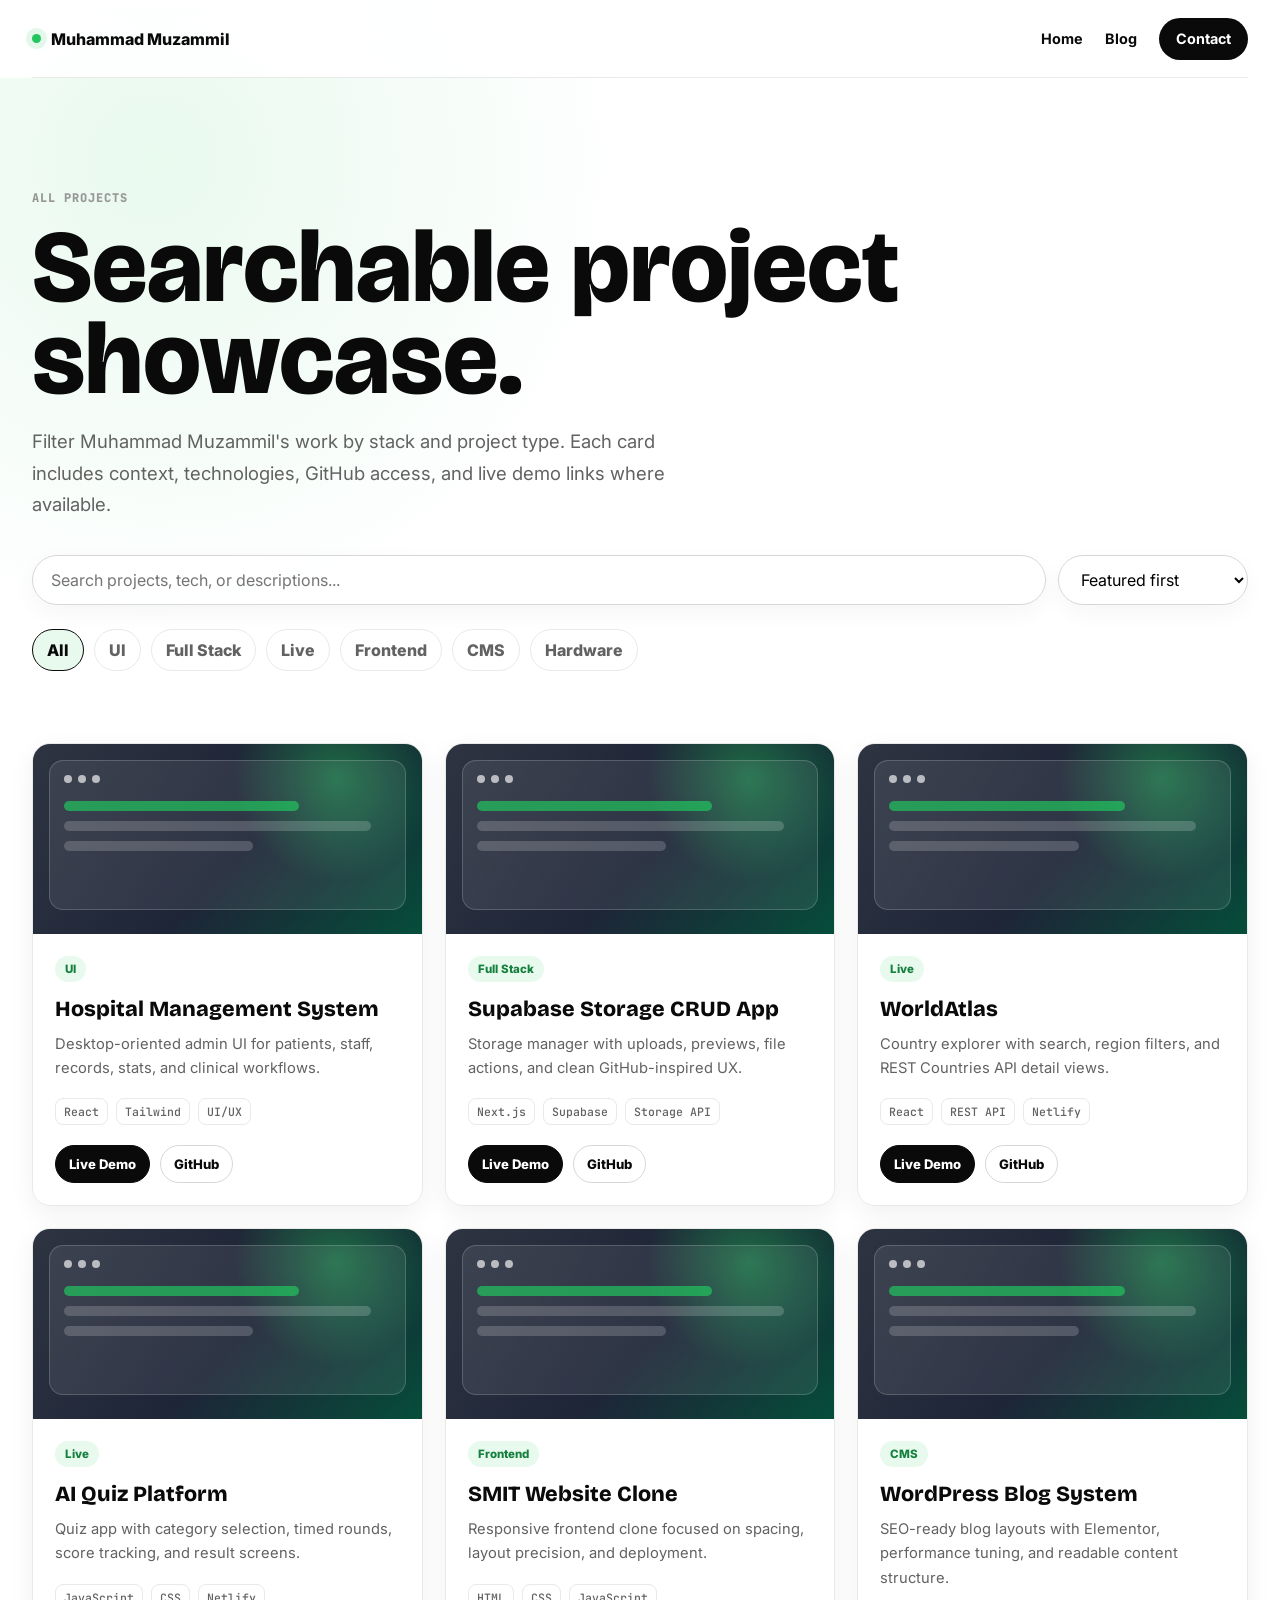
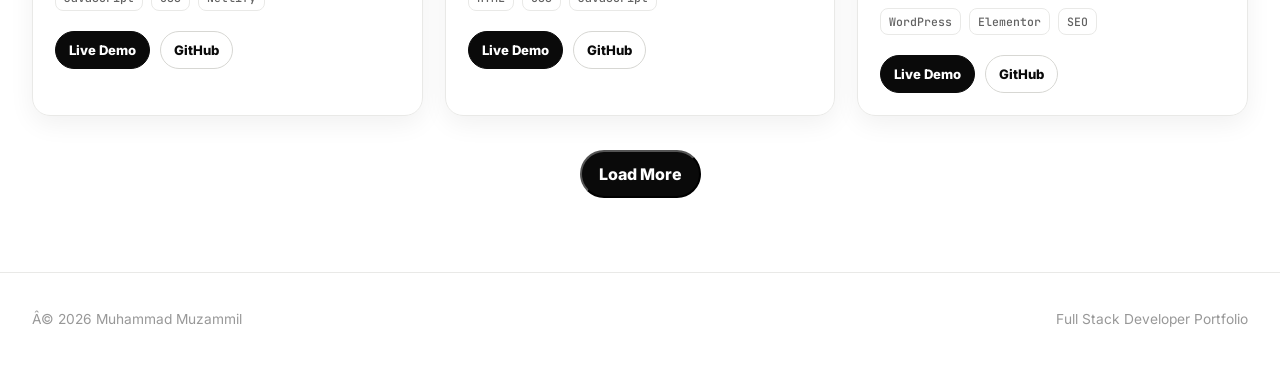
==== projects.html @ 22873ef0 "first commit" ====
﻿<!doctype html>
<html lang="en">
<head>
  <meta charset="UTF-8" />
  <meta name="viewport" content="width=device-width, initial-scale=1, viewport-fit=cover" />
  <title>Projects - Muhammad Muzammil Full Stack Developer</title>
  <meta name="description" content="Explore all projects by Muhammad Muzammil, Full Stack Developer: React apps, Supabase CRUD tools, WordPress sites, UI clones, and API projects." />
  <meta name="keywords" content="Muhammad Muzammil projects, Muhammad Muzammil portfolio, Full Stack Developer projects, React projects, Supabase projects" />
  <meta property="og:title" content="Projects - Muhammad Muzammil" />
  <meta property="og:description" content="Search and filter Muhammad Muzammil's full stack developer project portfolio." />
  <meta property="og:image" content="https://muhammad-muzammil.dev/og-image.jpg" />
  <meta name="twitter:card" content="summary_large_image" />
  <link rel="preconnect" href="https://fonts.googleapis.com" />
  <link rel="preconnect" href="https://fonts.gstatic.com" crossorigin />
  <link href="https://fonts.googleapis.com/css2?family=Bricolage+Grotesque:wght@600;700;800&family=Inter:wght@400;500;600;700&family=JetBrains+Mono:wght@400;500&display=swap" rel="stylesheet" />
  <style>
    :root{--bg:#fff;--ink:#0a0a0a;--soft:#626262;--faint:#989898;--line:#e9e9e7;--strong:#d7d7d3;--accent:#22c55e;--accent-soft:#e8f9ee;--max:1240px;--shadow:0 24px 70px rgba(10,10,10,.12);--ease:cubic-bezier(.16,1,.3,1)}
    *{box-sizing:border-box;margin:0;padding:0}html{scroll-behavior:smooth;overflow-x:clip}body{min-width:320px;overflow-x:clip;background:radial-gradient(circle at 12% 8%,rgba(34,197,94,.1),transparent 30rem),#fff;color:var(--ink);font-family:Inter,system-ui,sans-serif}a{color:inherit;text-decoration:none}button,input,select{font:inherit}:focus-visible{outline:3px solid rgba(34,197,94,.55);outline-offset:3px;border-radius:10px}.wrap{width:min(100% - clamp(32px,5vw,80px),var(--max));margin:auto}.display{font-family:"Bricolage Grotesque",Inter,sans-serif}header{position:sticky;top:0;z-index:20;background:rgba(255,255,255,.88);backdrop-filter:blur(18px)}nav{display:flex;align-items:center;justify-content:space-between;gap:18px;min-height:78px;border-bottom:1px solid var(--line)}.brand{display:flex;align-items:center;gap:10px;font-weight:800}.dot{width:9px;height:9px;border-radius:50%;background:var(--accent);box-shadow:0 0 0 6px rgba(34,197,94,.12)}.navlinks{display:flex;gap:22px;align-items:center}.navlinks a{font-weight:700;font-size:.9rem}.pill{display:inline-flex;align-items:center;justify-content:center;min-height:42px;border-radius:999px;padding:12px 17px;background:var(--ink);color:#fff;font-weight:800}.hero{padding:clamp(58px,9vw,112px) 0 44px}.eyebrow{color:var(--faint);text-transform:uppercase;letter-spacing:.08em;font:800 .75rem "JetBrains Mono"}.hero h1{margin-top:16px;font:800 clamp(3rem,8vw,7rem)/.9 "Bricolage Grotesque";letter-spacing:0;max-width:920px}.hero p{margin-top:20px;max-width:650px;color:var(--soft);font-size:clamp(1rem,.96rem + .25vw,1.18rem);line-height:1.7}.controls{display:grid;grid-template-columns:minmax(0,1fr) 190px;gap:12px;margin:34px 0 24px}.field{min-height:50px;border:1px solid var(--strong);border-radius:999px;padding:0 18px;background:rgba(255,255,255,.78);box-shadow:0 8px 24px rgba(10,10,10,.04)}.filter-row{display:flex;gap:10px;flex-wrap:wrap;margin-bottom:28px}.filter{border:1px solid var(--line);background:#fff;border-radius:999px;padding:10px 14px;font-weight:800;color:var(--soft);cursor:pointer}.filter.active,.filter:hover{border-color:var(--ink);color:var(--ink);background:var(--accent-soft)}.grid{display:grid;grid-template-columns:repeat(3,minmax(0,1fr));gap:22px}.card{overflow:hidden;border:1px solid var(--line);border-radius:18px;background:rgba(255,255,255,.82);box-shadow:0 8px 26px rgba(10,10,10,.06);transition:transform .28s var(--ease),box-shadow .28s var(--ease),border-color .28s var(--ease)}.card:hover{transform:translateY(-5px);box-shadow:var(--shadow);border-color:rgba(10,10,10,.42)}.thumb{min-height:190px;padding:16px;background:linear-gradient(135deg,#111827,#0f172a 55%,#064e3b);position:relative;overflow:hidden}.thumb:before{content:"";position:absolute;inset:0;background:radial-gradient(circle at 78% 18%,rgba(34,197,94,.45),transparent 30%),linear-gradient(120deg,rgba(255,255,255,.12),transparent)}.window{position:relative;height:150px;border:1px solid rgba(255,255,255,.18);border-radius:14px;background:rgba(255,255,255,.08);padding:14px}.dots{display:flex;gap:6px}.dots i{width:8px;height:8px;border-radius:50%;background:rgba(255,255,255,.65)}.bars{display:grid;gap:10px;margin-top:18px}.bars i{height:10px;border-radius:999px;background:rgba(255,255,255,.18)}.bars i:first-child{width:72%;background:rgba(34,197,94,.7)}.bars i:nth-child(2){width:94%}.bars i:nth-child(3){width:58%}.body{padding:22px}.tag{display:inline-flex;border-radius:999px;background:var(--accent-soft);color:#15803d;padding:6px 10px;font-size:.72rem;font-weight:800}.body h2{margin-top:16px;font:800 1.35rem/1.1 "Bricolage Grotesque"}.body p{margin-top:10px;color:var(--soft);line-height:1.65;font-size:.92rem}.stack{display:flex;flex-wrap:wrap;gap:8px;margin-top:18px}.stack span{border:1px solid var(--line);border-radius:8px;padding:5px 8px;color:var(--soft);font:500 .72rem "JetBrains Mono"}.actions{display:flex;flex-wrap:wrap;gap:10px;margin-top:20px}.link{display:inline-flex;align-items:center;justify-content:center;min-height:38px;border-radius:999px;border:1px solid var(--strong);padding:9px 13px;font-weight:800;font-size:.82rem}.link.primary{background:var(--ink);color:#fff;border-color:var(--ink)}.more{display:flex;justify-content:center;margin:34px 0 74px}.hidden{display:none!important}footer{padding:38px 0 56px;border-top:1px solid var(--line);color:var(--faint);font-size:.86rem}.foot{display:flex;justify-content:space-between;gap:16px;flex-wrap:wrap}.empty{padding:40px;border:1px dashed var(--strong);border-radius:18px;color:var(--soft);text-align:center;grid-column:1/-1}
    @media(max-width:1024px){.grid{grid-template-columns:repeat(2,minmax(0,1fr))}}@media(max-width:680px){nav{min-height:68px}.navlinks{gap:10px}.navlinks a:not(.pill){display:none}.controls{grid-template-columns:1fr}.grid{grid-template-columns:1fr}.hero h1{font-size:clamp(2.65rem,14vw,4.5rem)}.actions{display:grid}.link{width:100%}}@media(max-width:375px){.wrap{width:min(100% - 28px,var(--max))}.body{padding:20px}}
  </style>
</head>
<body>
  <header><div class="wrap"><nav aria-label="Projects navigation"><a class="brand" href="index.html"><span class="dot"></span>Muhammad Muzammil</a><div class="navlinks"><a href="index.html#work">Home</a><a href="blogs.html">Blog</a><a class="pill" href="index.html#contact">Contact</a></div></nav></div></header>
  <main>
    <section class="hero"><div class="wrap"><div class="eyebrow">All projects</div><h1>Searchable project showcase.</h1><p>Filter Muhammad Muzammil's work by stack and project type. Each card includes context, technologies, GitHub access, and live demo links where available.</p><div class="controls"><input class="field" id="search" type="search" placeholder="Search projects, tech, or descriptions..." aria-label="Search projects"><select class="field" id="sort" aria-label="Sort projects"><option value="featured">Featured first</option><option value="az">A to Z</option></select></div><div class="filter-row" id="filters" aria-label="Project filters"></div></div></section>
    <section class="wrap" aria-live="polite"><div class="grid" id="grid"></div><div class="more"><button class="pill" id="loadMore" type="button">Load More</button></div></section>
  </main>
  <footer><div class="wrap foot"><div>Â© 2026 Muhammad Muzammil</div><div>Full Stack Developer Portfolio</div></div></footer>
  <script>
    const projects=[
      {name:'Hospital Management System',cat:'UI',stack:['React','Tailwind','UI/UX'],desc:'Desktop-oriented admin UI for patients, staff, records, stats, and clinical workflows.',live:'#',github:'https://github.com/MuhammadMuzammil-TheDeveloper',featured:1},
      {name:'Supabase Storage CRUD App',cat:'Full Stack',stack:['Next.js','Supabase','Storage API'],desc:'Storage manager with uploads, previews, file actions, and clean GitHub-inspired UX.',live:'#',github:'https://github.com/MuhammadMuzammil-TheDeveloper',featured:1},
      {name:'WorldAtlas',cat:'Live',stack:['React','REST API','Netlify'],desc:'Country explorer with search, region filters, and REST Countries API detail views.',live:'https://worldatlas-website.netlify.app',github:'https://github.com/MuhammadMuzammil-TheDeveloper',featured:1},
      {name:'AI Quiz Platform',cat:'Live',stack:['JavaScript','CSS','Netlify'],desc:'Quiz app with category selection, timed rounds, score tracking, and result screens.',live:'https://quizapplicationmuzammil.netlify.app',github:'https://github.com/MuhammadMuzammil-TheDeveloper',featured:1},
      {name:'SMIT Website Clone',cat:'Frontend',stack:['HTML','CSS','JavaScript'],desc:'Responsive frontend clone focused on spacing, layout precision, and deployment.',live:'https://smitwebsiteclone.netlify.app',github:'https://github.com/MuhammadMuzammil-TheDeveloper',featured:0},
      {name:'WordPress Blog System',cat:'CMS',stack:['WordPress','Elementor','SEO'],desc:'SEO-ready blog layouts with Elementor, performance tuning, and readable content structure.',live:'#',github:'https://github.com/MuhammadMuzammil-TheDeveloper',featured:0},
      {name:'Firebase Auth Dashboard',cat:'Full Stack',stack:['Firebase','JavaScript','Auth'],desc:'Authentication and dashboard flow with protected screens and persistent user state.',live:'#',github:'https://github.com/MuhammadMuzammil-TheDeveloper',featured:0},
      {name:'Arduino Smart Utility',cat:'Hardware',stack:['Arduino','C++','Sensors'],desc:'Hardware-side experiment connecting sensors and embedded logic with practical UI thinking.',live:'#',github:'https://github.com/MuhammadMuzammil-TheDeveloper',featured:0}
    ];
    const cats=['All',...new Set(projects.map(p=>p.cat))];let active='All',shown=6;
    const filters=document.getElementById('filters'),grid=document.getElementById('grid'),search=document.getElementById('search'),sort=document.getElementById('sort'),more=document.getElementById('loadMore');
    cats.forEach(c=>{const b=document.createElement('button');b.className='filter'+(c==='All'?' active':'');b.textContent=c;b.type='button';b.onclick=()=>{active=c;shown=6;document.querySelectorAll('.filter').forEach(x=>x.classList.remove('active'));b.classList.add('active');render()};filters.appendChild(b)});
    function card(p){return `<article class="card"><div class="thumb"><div class="window"><div class="dots"><i></i><i></i><i></i></div><div class="bars"><i></i><i></i><i></i></div></div></div><div class="body"><span class="tag">${p.cat}</span><h2>${p.name}</h2><p>${p.desc}</p><div class="stack">${p.stack.map(s=>`<span>${s}</span>`).join('')}</div><div class="actions"><a class="link primary" href="${p.live}" ${p.live==='#'?'aria-disabled="true"':'target="_blank" rel="noopener"'}>Live Demo</a><a class="link" href="${p.github}" target="_blank" rel="noopener">GitHub</a></div></div></article>`}
    function render(){let q=search.value.trim().toLowerCase();let list=projects.filter(p=>(active==='All'||p.cat===active)&&[p.name,p.cat,p.desc,...p.stack].join(' ').toLowerCase().includes(q));if(sort.value==='az')list.sort((a,b)=>a.name.localeCompare(b.name));else list.sort((a,b)=>b.featured-a.featured);grid.innerHTML=list.length?list.slice(0,shown).map(card).join(''):'<div class="empty">No projects match this search yet.</div>';more.classList.toggle('hidden',shown>=list.length)}
    search.addEventListener('input',()=>{shown=6;render()});sort.addEventListener('change',render);more.addEventListener('click',()=>{shown+=3;render()});render();
  </script>
</body>
</html>
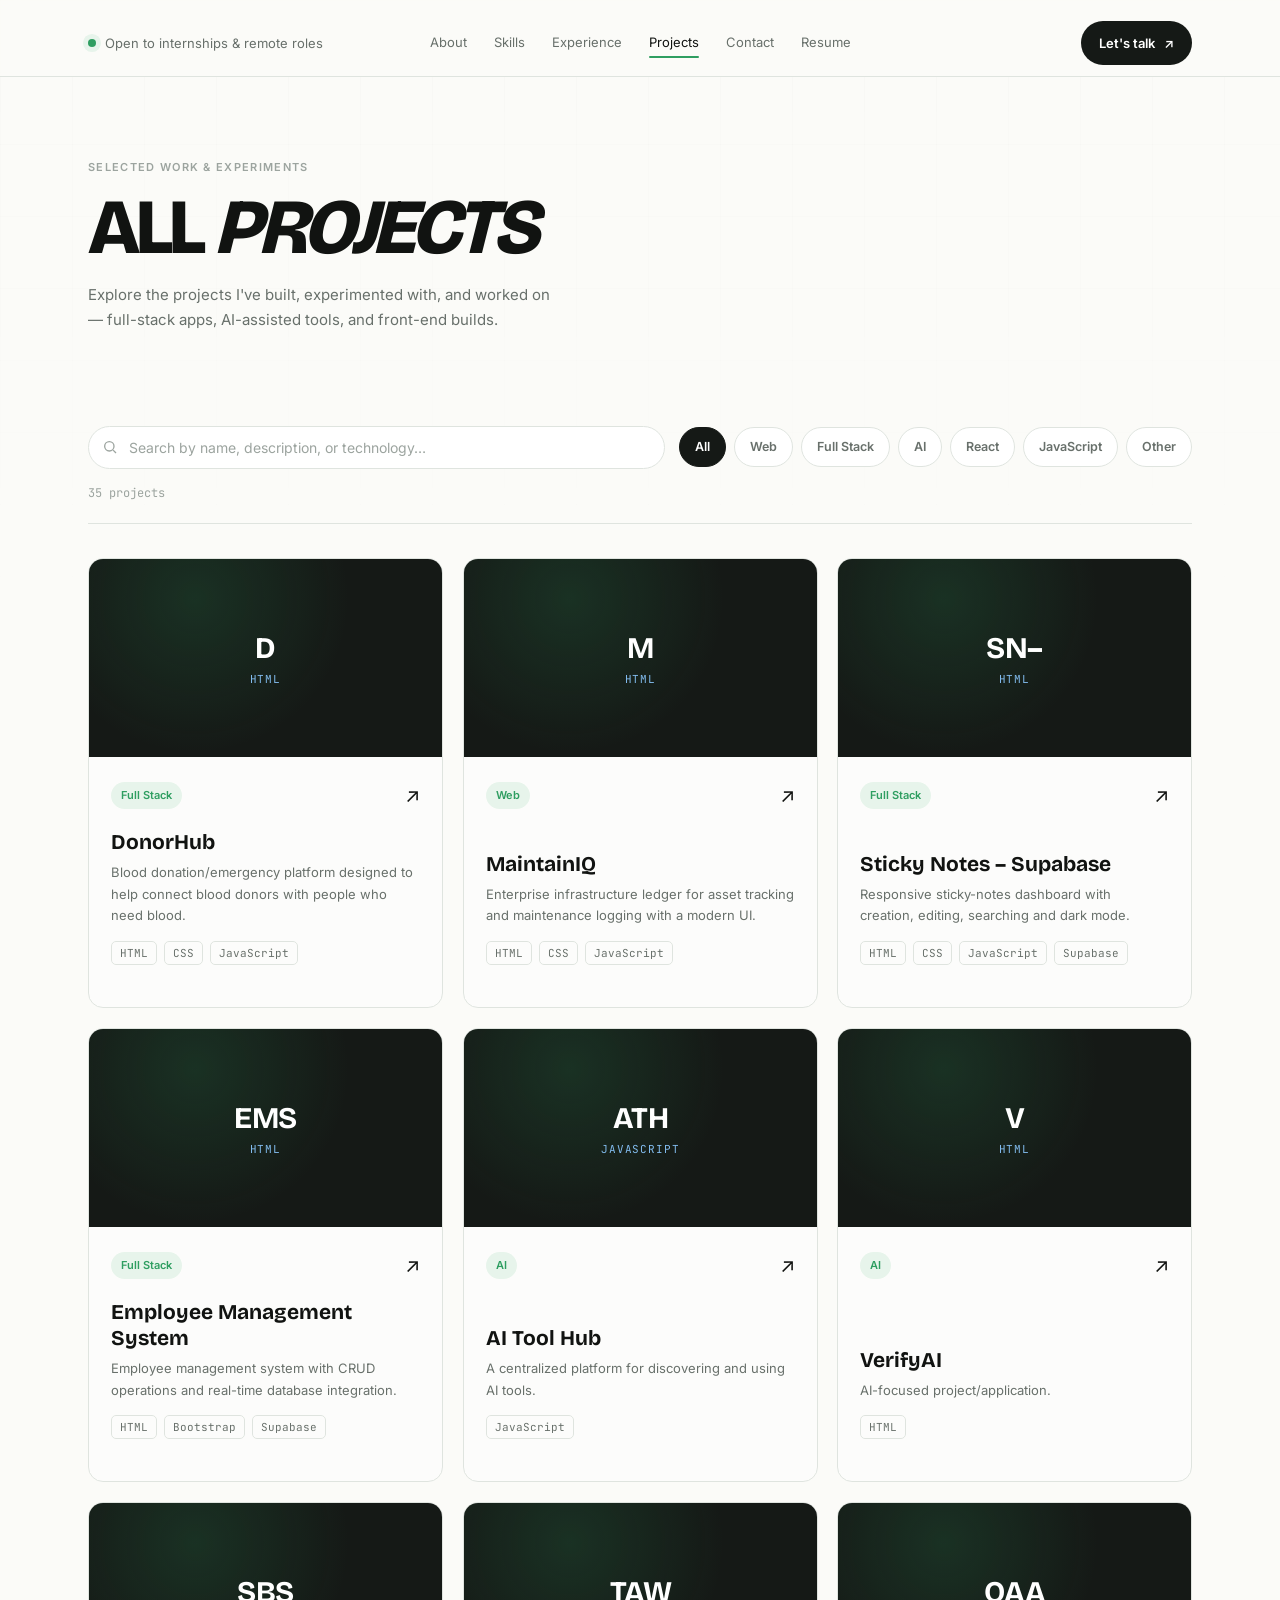
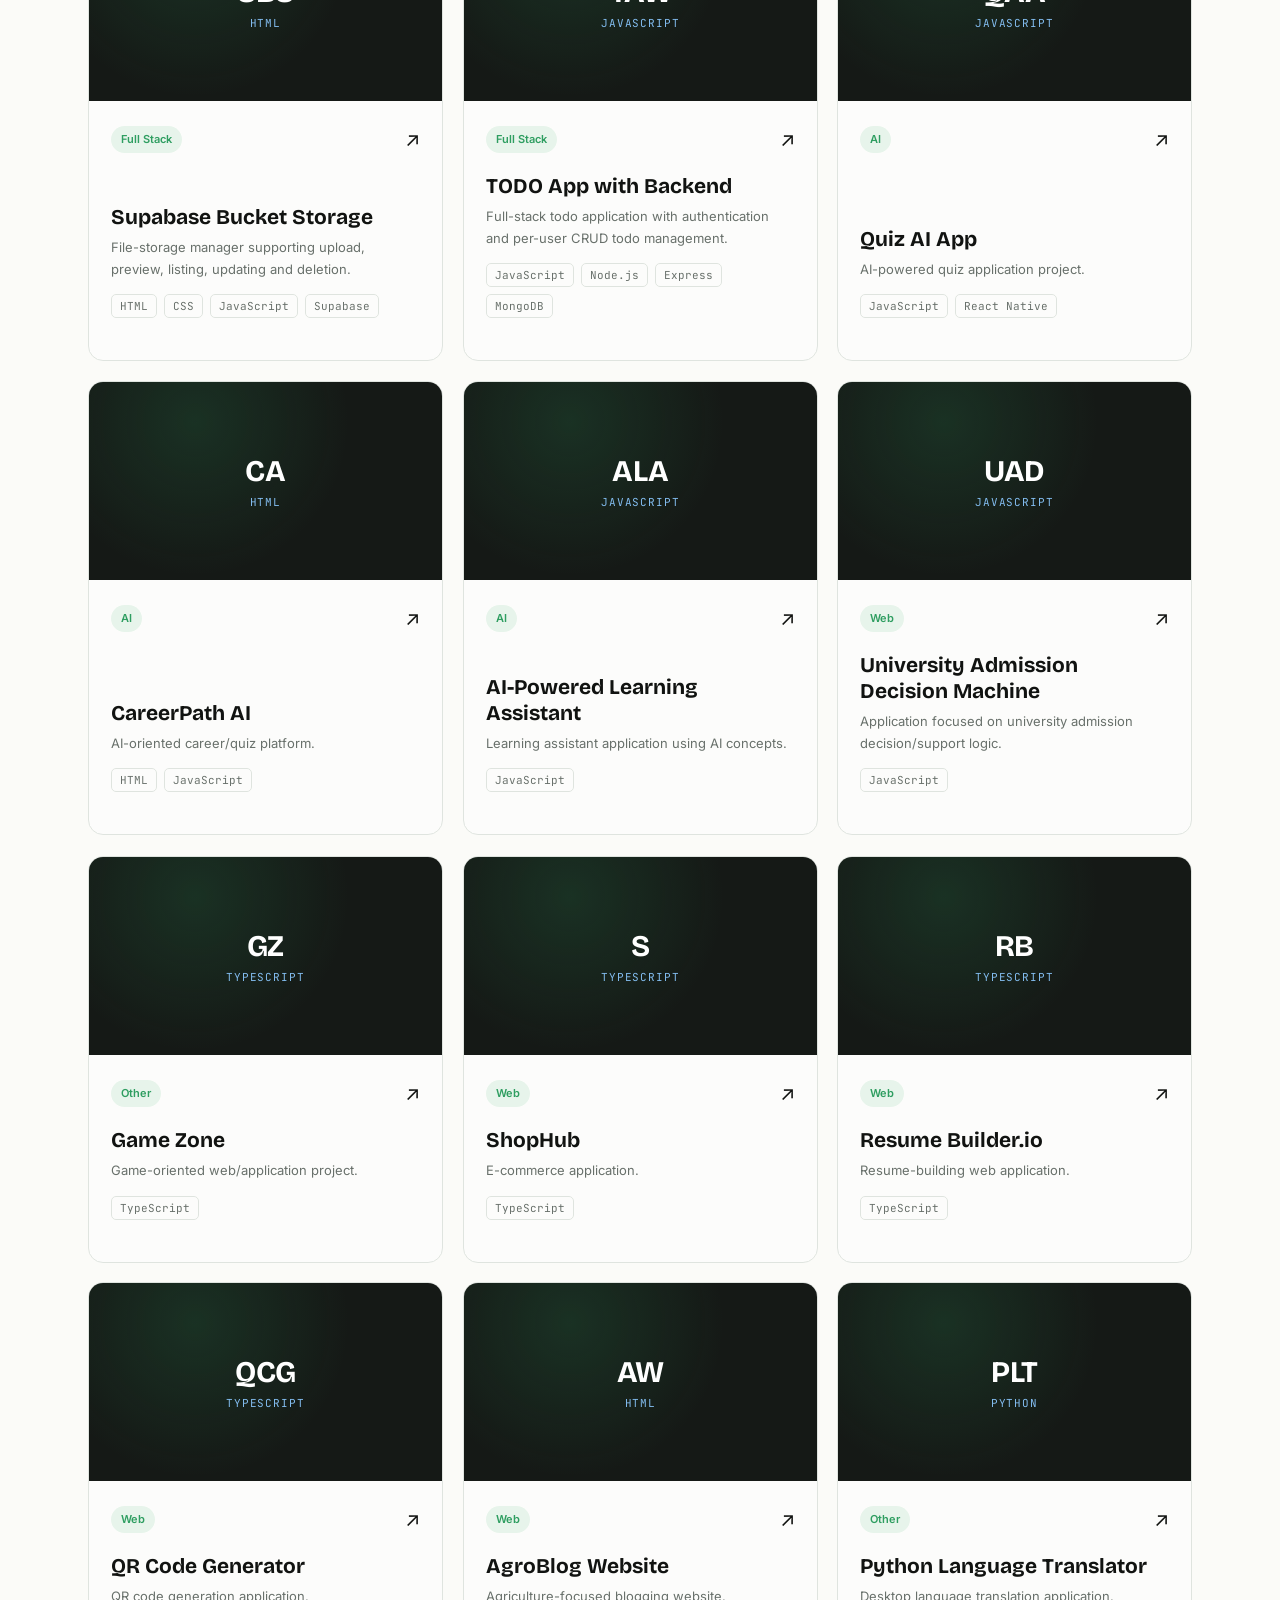
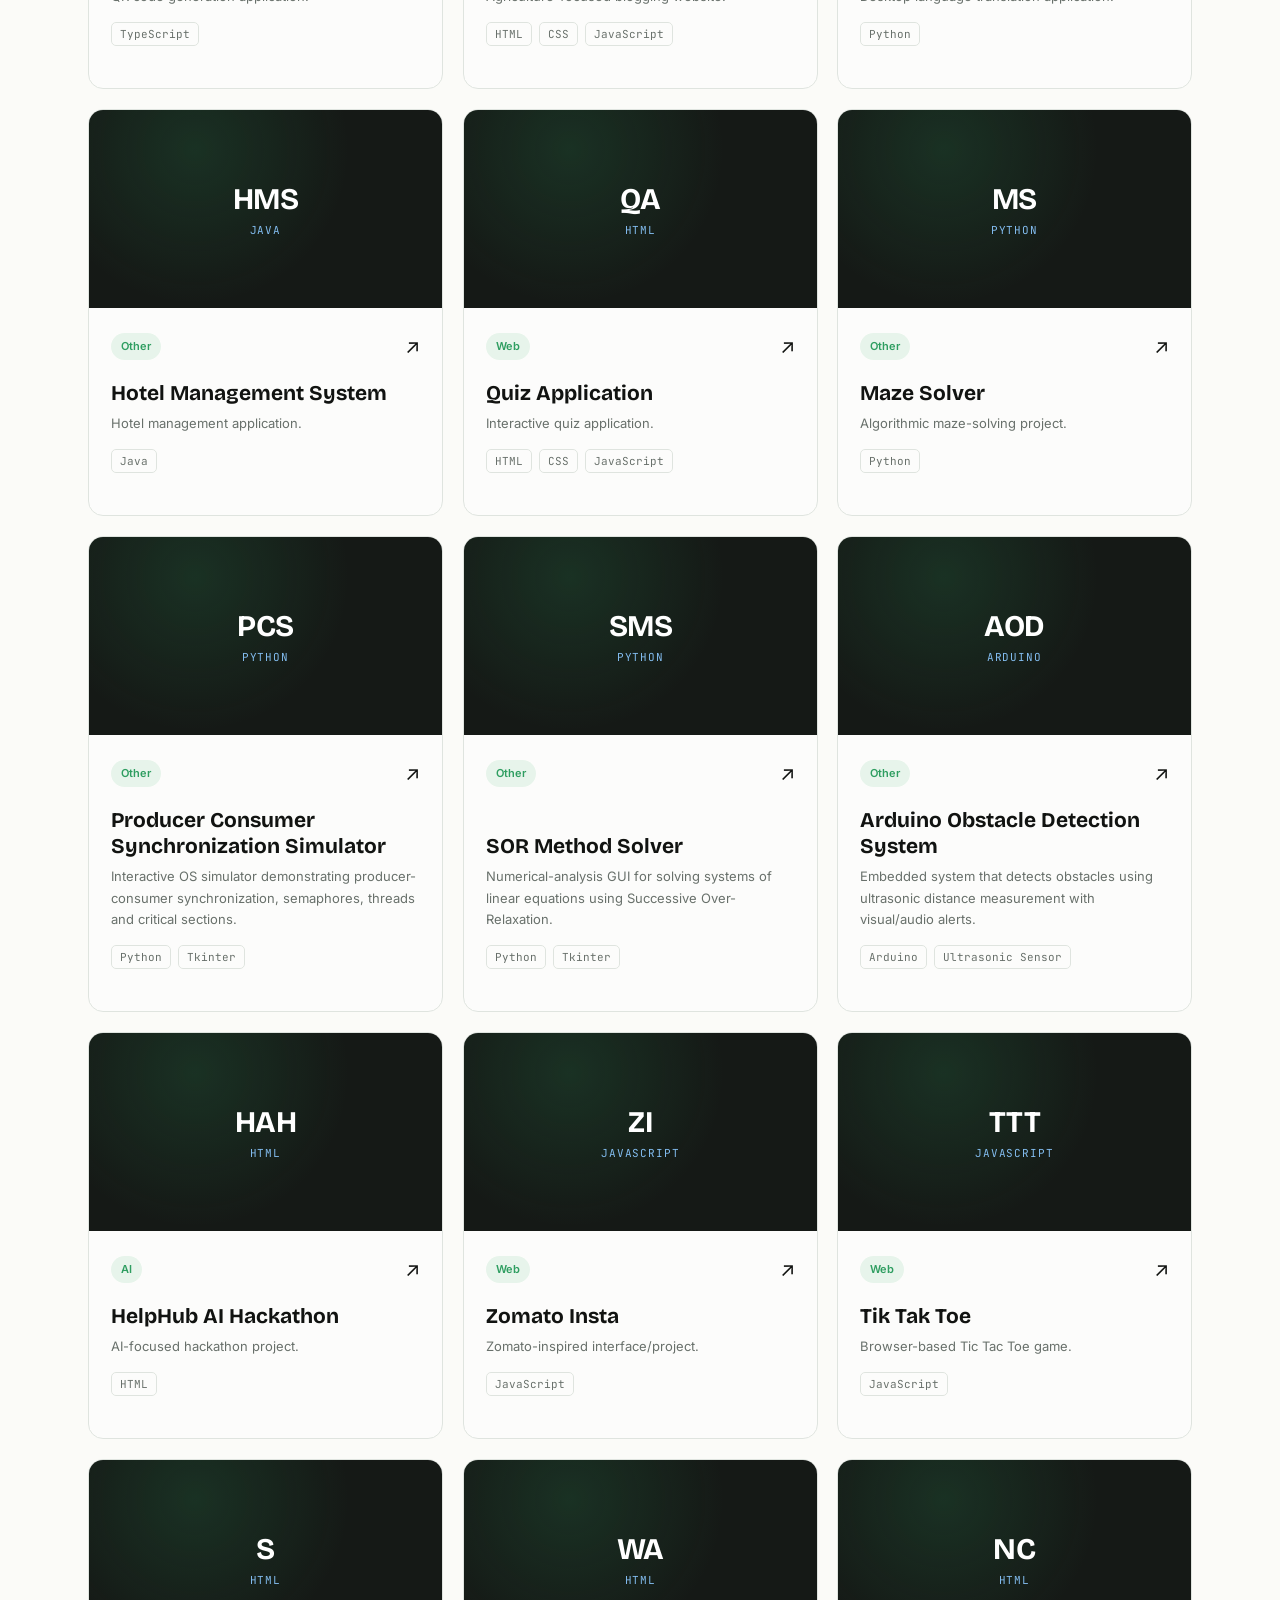
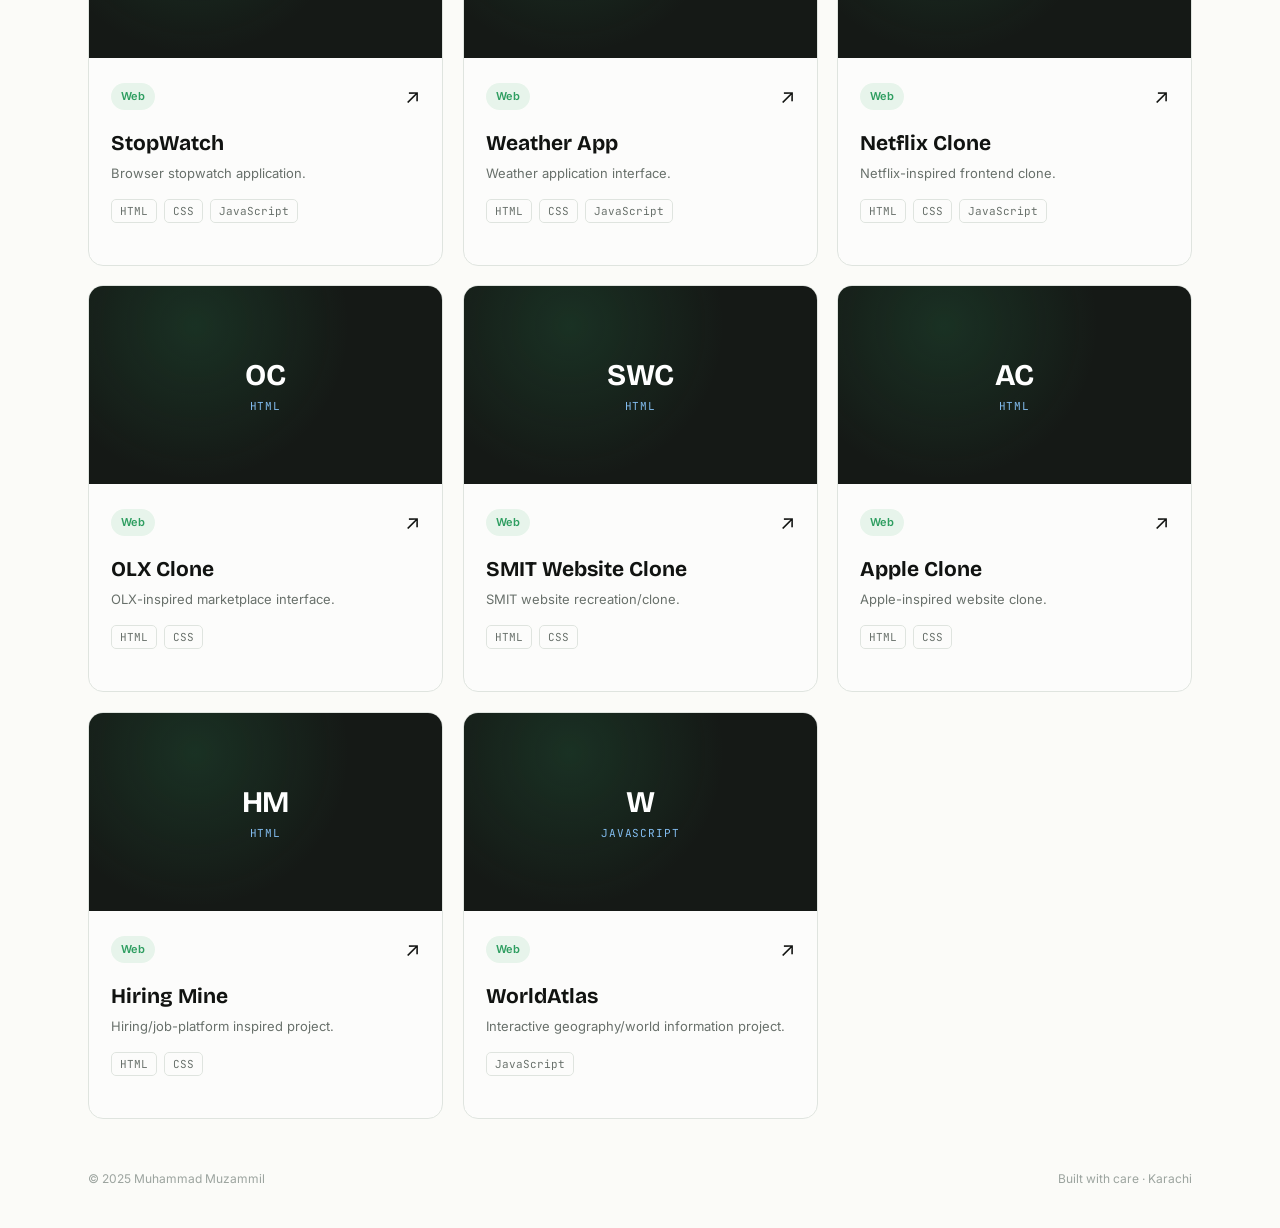
==== commit a60f1ff9: "Add files via upload" ====
--- a/projects.html
+++ b/projects.html
@@ -1,48 +1,208 @@
-﻿<!doctype html>
+<!doctype html>
 <html lang="en">
-<head>
-  <meta charset="UTF-8" />
-  <meta name="viewport" content="width=device-width, initial-scale=1, viewport-fit=cover" />
-  <title>Projects - Muhammad Muzammil Full Stack Developer</title>
-  <meta name="description" content="Explore all projects by Muhammad Muzammil, Full Stack Developer: React apps, Supabase CRUD tools, WordPress sites, UI clones, and API projects." />
-  <meta name="keywords" content="Muhammad Muzammil projects, Muhammad Muzammil portfolio, Full Stack Developer projects, React projects, Supabase projects" />
-  <meta property="og:title" content="Projects - Muhammad Muzammil" />
-  <meta property="og:description" content="Search and filter Muhammad Muzammil's full stack developer project portfolio." />
-  <meta property="og:image" content="https://muhammad-muzammil.dev/og-image.jpg" />
-  <meta name="twitter:card" content="summary_large_image" />
-  <link rel="preconnect" href="https://fonts.googleapis.com" />
-  <link rel="preconnect" href="https://fonts.gstatic.com" crossorigin />
-  <link href="https://fonts.googleapis.com/css2?family=Bricolage+Grotesque:wght@600;700;800&family=Inter:wght@400;500;600;700&family=JetBrains+Mono:wght@400;500&display=swap" rel="stylesheet" />
-  <style>
-    :root{--bg:#fff;--ink:#0a0a0a;--soft:#626262;--faint:#989898;--line:#e9e9e7;--strong:#d7d7d3;--accent:#22c55e;--accent-soft:#e8f9ee;--max:1240px;--shadow:0 24px 70px rgba(10,10,10,.12);--ease:cubic-bezier(.16,1,.3,1)}
-    *{box-sizing:border-box;margin:0;padding:0}html{scroll-behavior:smooth;overflow-x:clip}body{min-width:320px;overflow-x:clip;background:radial-gradient(circle at 12% 8%,rgba(34,197,94,.1),transparent 30rem),#fff;color:var(--ink);font-family:Inter,system-ui,sans-serif}a{color:inherit;text-decoration:none}button,input,select{font:inherit}:focus-visible{outline:3px solid rgba(34,197,94,.55);outline-offset:3px;border-radius:10px}.wrap{width:min(100% - clamp(32px,5vw,80px),var(--max));margin:auto}.display{font-family:"Bricolage Grotesque",Inter,sans-serif}header{position:sticky;top:0;z-index:20;background:rgba(255,255,255,.88);backdrop-filter:blur(18px)}nav{display:flex;align-items:center;justify-content:space-between;gap:18px;min-height:78px;border-bottom:1px solid var(--line)}.brand{display:flex;align-items:center;gap:10px;font-weight:800}.dot{width:9px;height:9px;border-radius:50%;background:var(--accent);box-shadow:0 0 0 6px rgba(34,197,94,.12)}.navlinks{display:flex;gap:22px;align-items:center}.navlinks a{font-weight:700;font-size:.9rem}.pill{display:inline-flex;align-items:center;justify-content:center;min-height:42px;border-radius:999px;padding:12px 17px;background:var(--ink);color:#fff;font-weight:800}.hero{padding:clamp(58px,9vw,112px) 0 44px}.eyebrow{color:var(--faint);text-transform:uppercase;letter-spacing:.08em;font:800 .75rem "JetBrains Mono"}.hero h1{margin-top:16px;font:800 clamp(3rem,8vw,7rem)/.9 "Bricolage Grotesque";letter-spacing:0;max-width:920px}.hero p{margin-top:20px;max-width:650px;color:var(--soft);font-size:clamp(1rem,.96rem + .25vw,1.18rem);line-height:1.7}.controls{display:grid;grid-template-columns:minmax(0,1fr) 190px;gap:12px;margin:34px 0 24px}.field{min-height:50px;border:1px solid var(--strong);border-radius:999px;padding:0 18px;background:rgba(255,255,255,.78);box-shadow:0 8px 24px rgba(10,10,10,.04)}.filter-row{display:flex;gap:10px;flex-wrap:wrap;margin-bottom:28px}.filter{border:1px solid var(--line);background:#fff;border-radius:999px;padding:10px 14px;font-weight:800;color:var(--soft);cursor:pointer}.filter.active,.filter:hover{border-color:var(--ink);color:var(--ink);background:var(--accent-soft)}.grid{display:grid;grid-template-columns:repeat(3,minmax(0,1fr));gap:22px}.card{overflow:hidden;border:1px solid var(--line);border-radius:18px;background:rgba(255,255,255,.82);box-shadow:0 8px 26px rgba(10,10,10,.06);transition:transform .28s var(--ease),box-shadow .28s var(--ease),border-color .28s var(--ease)}.card:hover{transform:translateY(-5px);box-shadow:var(--shadow);border-color:rgba(10,10,10,.42)}.thumb{min-height:190px;padding:16px;background:linear-gradient(135deg,#111827,#0f172a 55%,#064e3b);position:relative;overflow:hidden}.thumb:before{content:"";position:absolute;inset:0;background:radial-gradient(circle at 78% 18%,rgba(34,197,94,.45),transparent 30%),linear-gradient(120deg,rgba(255,255,255,.12),transparent)}.window{position:relative;height:150px;border:1px solid rgba(255,255,255,.18);border-radius:14px;background:rgba(255,255,255,.08);padding:14px}.dots{display:flex;gap:6px}.dots i{width:8px;height:8px;border-radius:50%;background:rgba(255,255,255,.65)}.bars{display:grid;gap:10px;margin-top:18px}.bars i{height:10px;border-radius:999px;background:rgba(255,255,255,.18)}.bars i:first-child{width:72%;background:rgba(34,197,94,.7)}.bars i:nth-child(2){width:94%}.bars i:nth-child(3){width:58%}.body{padding:22px}.tag{display:inline-flex;border-radius:999px;background:var(--accent-soft);color:#15803d;padding:6px 10px;font-size:.72rem;font-weight:800}.body h2{margin-top:16px;font:800 1.35rem/1.1 "Bricolage Grotesque"}.body p{margin-top:10px;color:var(--soft);line-height:1.65;font-size:.92rem}.stack{display:flex;flex-wrap:wrap;gap:8px;margin-top:18px}.stack span{border:1px solid var(--line);border-radius:8px;padding:5px 8px;color:var(--soft);font:500 .72rem "JetBrains Mono"}.actions{display:flex;flex-wrap:wrap;gap:10px;margin-top:20px}.link{display:inline-flex;align-items:center;justify-content:center;min-height:38px;border-radius:999px;border:1px solid var(--strong);padding:9px 13px;font-weight:800;font-size:.82rem}.link.primary{background:var(--ink);color:#fff;border-color:var(--ink)}.more{display:flex;justify-content:center;margin:34px 0 74px}.hidden{display:none!important}footer{padding:38px 0 56px;border-top:1px solid var(--line);color:var(--faint);font-size:.86rem}.foot{display:flex;justify-content:space-between;gap:16px;flex-wrap:wrap}.empty{padding:40px;border:1px dashed var(--strong);border-radius:18px;color:var(--soft);text-align:center;grid-column:1/-1}
-    @media(max-width:1024px){.grid{grid-template-columns:repeat(2,minmax(0,1fr))}}@media(max-width:680px){nav{min-height:68px}.navlinks{gap:10px}.navlinks a:not(.pill){display:none}.controls{grid-template-columns:1fr}.grid{grid-template-columns:1fr}.hero h1{font-size:clamp(2.65rem,14vw,4.5rem)}.actions{display:grid}.link{width:100%}}@media(max-width:375px){.wrap{width:min(100% - 28px,var(--max))}.body{padding:20px}}
-  </style>
-</head>
-<body>
-  <header><div class="wrap"><nav aria-label="Projects navigation"><a class="brand" href="index.html"><span class="dot"></span>Muhammad Muzammil</a><div class="navlinks"><a href="index.html#work">Home</a><a href="blogs.html">Blog</a><a class="pill" href="index.html#contact">Contact</a></div></nav></div></header>
-  <main>
-    <section class="hero"><div class="wrap"><div class="eyebrow">All projects</div><h1>Searchable project showcase.</h1><p>Filter Muhammad Muzammil's work by stack and project type. Each card includes context, technologies, GitHub access, and live demo links where available.</p><div class="controls"><input class="field" id="search" type="search" placeholder="Search projects, tech, or descriptions..." aria-label="Search projects"><select class="field" id="sort" aria-label="Sort projects"><option value="featured">Featured first</option><option value="az">A to Z</option></select></div><div class="filter-row" id="filters" aria-label="Project filters"></div></div></section>
-    <section class="wrap" aria-live="polite"><div class="grid" id="grid"></div><div class="more"><button class="pill" id="loadMore" type="button">Load More</button></div></section>
-  </main>
-  <footer><div class="wrap foot"><div>Â© 2026 Muhammad Muzammil</div><div>Full Stack Developer Portfolio</div></div></footer>
-  <script>
-    const projects=[
-      {name:'Hospital Management System',cat:'UI',stack:['React','Tailwind','UI/UX'],desc:'Desktop-oriented admin UI for patients, staff, records, stats, and clinical workflows.',live:'#',github:'https://github.com/MuhammadMuzammil-TheDeveloper',featured:1},
-      {name:'Supabase Storage CRUD App',cat:'Full Stack',stack:['Next.js','Supabase','Storage API'],desc:'Storage manager with uploads, previews, file actions, and clean GitHub-inspired UX.',live:'#',github:'https://github.com/MuhammadMuzammil-TheDeveloper',featured:1},
-      {name:'WorldAtlas',cat:'Live',stack:['React','REST API','Netlify'],desc:'Country explorer with search, region filters, and REST Countries API detail views.',live:'https://worldatlas-website.netlify.app',github:'https://github.com/MuhammadMuzammil-TheDeveloper',featured:1},
-      {name:'AI Quiz Platform',cat:'Live',stack:['JavaScript','CSS','Netlify'],desc:'Quiz app with category selection, timed rounds, score tracking, and result screens.',live:'https://quizapplicationmuzammil.netlify.app',github:'https://github.com/MuhammadMuzammil-TheDeveloper',featured:1},
-      {name:'SMIT Website Clone',cat:'Frontend',stack:['HTML','CSS','JavaScript'],desc:'Responsive frontend clone focused on spacing, layout precision, and deployment.',live:'https://smitwebsiteclone.netlify.app',github:'https://github.com/MuhammadMuzammil-TheDeveloper',featured:0},
-      {name:'WordPress Blog System',cat:'CMS',stack:['WordPress','Elementor','SEO'],desc:'SEO-ready blog layouts with Elementor, performance tuning, and readable content structure.',live:'#',github:'https://github.com/MuhammadMuzammil-TheDeveloper',featured:0},
-      {name:'Firebase Auth Dashboard',cat:'Full Stack',stack:['Firebase','JavaScript','Auth'],desc:'Authentication and dashboard flow with protected screens and persistent user state.',live:'#',github:'https://github.com/MuhammadMuzammil-TheDeveloper',featured:0},
-      {name:'Arduino Smart Utility',cat:'Hardware',stack:['Arduino','C++','Sensors'],desc:'Hardware-side experiment connecting sensors and embedded logic with practical UI thinking.',live:'#',github:'https://github.com/MuhammadMuzammil-TheDeveloper',featured:0}
-    ];
-    const cats=['All',...new Set(projects.map(p=>p.cat))];let active='All',shown=6;
-    const filters=document.getElementById('filters'),grid=document.getElementById('grid'),search=document.getElementById('search'),sort=document.getElementById('sort'),more=document.getElementById('loadMore');
-    cats.forEach(c=>{const b=document.createElement('button');b.className='filter'+(c==='All'?' active':'');b.textContent=c;b.type='button';b.onclick=()=>{active=c;shown=6;document.querySelectorAll('.filter').forEach(x=>x.classList.remove('active'));b.classList.add('active');render()};filters.appendChild(b)});
-    function card(p){return `<article class="card"><div class="thumb"><div class="window"><div class="dots"><i></i><i></i><i></i></div><div class="bars"><i></i><i></i><i></i></div></div></div><div class="body"><span class="tag">${p.cat}</span><h2>${p.name}</h2><p>${p.desc}</p><div class="stack">${p.stack.map(s=>`<span>${s}</span>`).join('')}</div><div class="actions"><a class="link primary" href="${p.live}" ${p.live==='#'?'aria-disabled="true"':'target="_blank" rel="noopener"'}>Live Demo</a><a class="link" href="${p.github}" target="_blank" rel="noopener">GitHub</a></div></div></article>`}
-    function render(){let q=search.value.trim().toLowerCase();let list=projects.filter(p=>(active==='All'||p.cat===active)&&[p.name,p.cat,p.desc,...p.stack].join(' ').toLowerCase().includes(q));if(sort.value==='az')list.sort((a,b)=>a.name.localeCompare(b.name));else list.sort((a,b)=>b.featured-a.featured);grid.innerHTML=list.length?list.slice(0,shown).map(card).join(''):'<div class="empty">No projects match this search yet.</div>';more.classList.toggle('hidden',shown>=list.length)}
-    search.addEventListener('input',()=>{shown=6;render()});sort.addEventListener('change',render);more.addEventListener('click',()=>{shown+=3;render()});render();
-  </script>
-</body>
+  <head>
+    <meta charset="UTF-8" />
+    <meta name="viewport" content="width=device-width, initial-scale=1.0" />
+    <meta
+      name="description"
+      content="Explore projects built by Muhammad Muzammil, including web applications, full-stack systems, AI-powered applications, and other software projects."
+    />
+    <meta name="author" content="Muhammad Muzammil" />
+    <meta name="robots" content="index, follow" />
+    <meta name="theme-color" content="#151916" />
+    <link rel="canonical" href="https://muhammad-muzammil.dev/projects.html" />
+    <title>Projects | Muhammad Muzammil</title>
+
+    <!-- Open Graph -->
+    <meta property="og:type" content="website" />
+    <meta property="og:site_name" content="Muhammad Muzammil" />
+    <meta property="og:title" content="Projects | Muhammad Muzammil" />
+    <meta
+      property="og:description"
+      content="Explore projects built by Muhammad Muzammil, including web applications, full-stack systems, AI-powered applications, and other software projects."
+    />
+    <meta property="og:url" content="https://muhammad-muzammil.dev/projects.html" />
+    <meta property="og:image" content="https://muhammad-muzammil.dev/og-image.png" />
+    <meta property="og:locale" content="en_US" />
+
+    <meta name="twitter:card" content="summary_large_image" />
+    <meta name="twitter:title" content="Projects | Muhammad Muzammil" />
+    <meta
+      name="twitter:description"
+      content="Explore projects built by Muhammad Muzammil, including web applications, full-stack systems, AI-powered applications, and other software projects."
+    />
+    <meta name="twitter:image" content="https://muhammad-muzammil.dev/og-image.png" />
+
+    <link
+      rel="icon"
+      type="image/svg+xml"
+      href="data:image/svg+xml,%3Csvg xmlns='http://www.w3.org/2000/svg' viewBox='0 0 64 64'%3E%3Crect width='64' height='64' rx='14' fill='%23151916'/%3E%3Ctext x='32' y='43' font-family='Arial,Helvetica,sans-serif' font-size='24' font-weight='700' fill='%232f9e61' text-anchor='middle'%3EMM%3C/text%3E%3C/svg%3E"
+    />
+
+    <link rel="preconnect" href="https://fonts.googleapis.com" />
+    <link rel="preconnect" href="https://fonts.gstatic.com" crossorigin />
+    <link
+      href="https://fonts.googleapis.com/css2?family=Bricolage+Grotesque:opsz,wght@12..96,600;12..96,700;12..96,800&family=Inter:wght@400;500;600&family=JetBrains+Mono:wght@400;500&display=swap"
+      rel="stylesheet"
+    />
+    <link rel="stylesheet" href="./style.css" />
+    <link rel="stylesheet" href="./projects.css" />
+  </head>
+  <body>
+    <div class="scroll-progress" aria-hidden="true"></div>
+    <header class="site-header">
+      <div class="container nav-wrap">
+        <a class="availability" href="./index.html#contact"
+          ><span aria-hidden="true"></span> Open to internships &amp; remote
+          roles</a
+        >
+        <button
+          class="menu-toggle"
+          type="button"
+          aria-expanded="false"
+          aria-controls="site-nav"
+        >
+          Menu
+        </button>
+        <nav id="site-nav" class="site-nav" aria-label="Main navigation">
+          <a href="./index.html#about">About</a
+          ><a href="./index.html#skills">Skills</a
+          ><a href="./index.html#experience">Experience</a
+          ><a href="./projects.html" class="is-active">Projects</a
+          ><a href="./index.html#contact">Contact</a
+          ><a
+            href="./assets/Muhammad-Muzammil-Resume.pdf"
+            target="_blank"
+            rel="noopener"
+            >Resume</a
+          >
+        </nav>
+        <a class="button button-dark nav-cta" href="./index.html#contact"
+          >Let&apos;s talk <span aria-hidden="true">↗</span></a
+        >
+      </div>
+    </header>
+
+    <main>
+      <section class="projects-hero container">
+        <p class="eyebrow">Selected work &amp; experiments</p>
+        <h1>All <em>Projects</em></h1>
+        <p class="lead">
+          Explore the projects I&apos;ve built, experimented with, and worked
+          on — full-stack apps, AI-assisted tools, and front-end builds.
+        </p>
+      </section>
+
+      <section class="container" aria-label="Project filters and search">
+        <div class="project-controls">
+          <div class="project-search-wrap">
+            <svg
+              width="16"
+              height="16"
+              viewBox="0 0 24 24"
+              fill="none"
+              stroke="currentColor"
+              stroke-width="2"
+              aria-hidden="true"
+            >
+              <circle cx="11" cy="11" r="7" />
+              <line x1="21" y1="21" x2="16.65" y2="16.65" />
+            </svg>
+            <label class="visually-hidden" for="project-search"
+              >Search projects</label
+            >
+            <input
+              type="text"
+              id="project-search"
+              placeholder="Search by name, description, or technology…"
+              autocomplete="off"
+            />
+          </div>
+          <div
+            class="filter-group"
+            role="group"
+            aria-label="Filter projects by category"
+          >
+            <button class="filter-btn is-active" type="button" data-filter="all" aria-pressed="true">All</button>
+            <button class="filter-btn" type="button" data-filter="web" aria-pressed="false">Web</button>
+            <button class="filter-btn" type="button" data-filter="fullstack" aria-pressed="false">Full Stack</button>
+            <button class="filter-btn" type="button" data-filter="ai" aria-pressed="false">AI</button>
+            <button class="filter-btn" type="button" data-filter="react" aria-pressed="false">React</button>
+            <button class="filter-btn" type="button" data-filter="javascript" aria-pressed="false">JavaScript</button>
+            <button class="filter-btn" type="button" data-filter="other" aria-pressed="false">Other</button>
+          </div>
+          <p class="projects-results-count" id="projects-results-count" aria-live="polite"></p>
+        </div>
+
+        <div
+          class="projects-full-grid"
+          id="projects-grid"
+          aria-live="polite"
+        ></div>
+
+        <div class="projects-empty" id="projects-empty" hidden>
+          <strong>No projects match that search.</strong>
+          <p>Try a different keyword or clear the category filter.</p>
+        </div>
+      </section>
+    </main>
+
+    <footer class="container">
+      <span>© 2025 Muhammad Muzammil</span
+      ><span>Built with care · Karachi</span>
+    </footer>
+
+    <!-- Project detail modal (shared markup/behavior with homepage) -->
+    <div
+      class="modal-overlay"
+      id="project-modal"
+      aria-hidden="true"
+      data-modal-overlay
+    >
+      <div
+        class="modal"
+        role="dialog"
+        aria-modal="true"
+        aria-labelledby="project-modal-title"
+      >
+        <button
+          class="modal-close"
+          type="button"
+          aria-label="Close dialog"
+          data-modal-close
+        >
+          ✕
+        </button>
+        <p class="eyebrow" id="project-modal-tag">Project</p>
+        <h3 id="project-modal-title">Project title</h3>
+        <p class="modal-lead" id="project-modal-description">
+          Description goes here.
+        </p>
+        <div class="tags" id="project-modal-tags"></div>
+
+        <div class="modal-alt-contacts modal-project-actions">
+          <a
+            class="button button-dark"
+            id="project-modal-live"
+            href="#"
+            target="_blank"
+            rel="noopener"
+            >View live link ↗</a
+          ><a
+            class="button button-outline-light"
+            id="project-modal-github"
+            href="#"
+            target="_blank"
+            rel="noopener"
+            >View on GitHub ↗</a
+          >
+        </div>
+      </div>
+    </div>
+
+    <script src="./projects-data.js"></script>
+    <script src="./project-render.js"></script>
+    <script src="./projects.js"></script>
+    <script src="./script.js" defer></script>
+  </body>
 </html>
--- a/style.css
+++ b/style.css
@@ -0,0 +1,1387 @@
+:root {
+  --bg: #fbfbf8;
+  --ink: #111311;
+  --muted: #68706b;
+  --faint: #9ca49f;
+  --line: #dfe4df;
+  --green: #2f9e61;
+  --green-soft: #e7f4eb;
+  --dark: #151916;
+  --max: 1160px;
+  --ease: cubic-bezier(0.2, 0.8, 0.2, 1);
+}
+* {
+  box-sizing: border-box;
+  margin: 0;
+}
+html {
+  scroll-behavior: smooth;
+}
+body {
+  background: var(--bg);
+  color: var(--ink);
+  font:
+    15px/1.6 Inter,
+    system-ui,
+    sans-serif;
+  -webkit-font-smoothing: antialiased;
+  overflow-x: hidden;
+}
+body:before {
+  content: "";
+  position: fixed;
+  inset: 0;
+  pointer-events: none;
+  opacity: 0.4;
+  background-image:
+    linear-gradient(90deg, rgba(17, 19, 17, 0.035) 1px, transparent 1px),
+    linear-gradient(rgba(17, 19, 17, 0.035) 1px, transparent 1px);
+  background-size: 72px 72px;
+  mask-image: linear-gradient(#000, transparent 75%);
+  z-index: -1;
+}
+a {
+  color: inherit;
+  text-decoration: none;
+}
+button {
+  font: inherit;
+}
+.container {
+  max-width: var(--max);
+  margin: auto;
+  padding-top: 10px;
+  padding-left: 28px;
+  padding-right: 28px;
+}
+
+/* ---------------- Splash Screen Styles ---------------- */
+.splash-screen {
+  position: fixed;
+  inset: 0;
+  background: var(--dark);
+  z-index: 9999;
+  display: grid;
+  place-items: center;
+  transition:
+    opacity 0.5s ease,
+    visibility 0.5s ease;
+}
+.splash-screen.splash-hidden {
+  opacity: 0;
+  visibility: hidden;
+  pointer-events: none;
+}
+.splash-content {
+  width: min(400px, 90vw);
+  background: #1b201c;
+  border: 1px solid #2d352f;
+  border-radius: 14px;
+  box-shadow: 0 25px 50px -12px rgba(0, 0, 0, 0.5);
+  overflow: hidden;
+  animation: splashScaleIn 0.6s var(--ease) forwards;
+}
+@keyframes splashScaleIn {
+  from {
+    opacity: 0;
+    transform: scale(0.92) translateY(10px);
+  }
+  to {
+    opacity: 1;
+    transform: scale(1) translateY(0);
+  }
+}
+.splash-terminal-bar {
+  display: flex;
+  gap: 7px;
+  align-items: center;
+  padding: 12px 15px;
+  background: #151916;
+  border-bottom: 1px solid #29302b;
+}
+.splash-terminal-bar i {
+  width: 9px;
+  height: 9px;
+  border-radius: 50%;
+  background: #d7665d;
+}
+.splash-terminal-bar i:nth-child(2) {
+  background: #d3a84e;
+}
+.splash-terminal-bar i:nth-child(3) {
+  background: #4faf68;
+}
+.splash-terminal-bar span {
+  font:
+    11px "JetBrains Mono",
+    monospace;
+  color: #717a73;
+  margin-left: auto;
+}
+.splash-body {
+  padding: 24px;
+  text-align: left;
+}
+.splash-load-text {
+  font:
+    13px/1.5 "JetBrains Mono",
+    monospace;
+  color: #a8d47d;
+  margin-bottom: 6px;
+}
+.splash-load-sub {
+  font:
+    12px Inter,
+    sans-serif;
+  color: #8f9b91;
+  margin-bottom: 20px;
+}
+.splash-loader-bar {
+  width: 100%;
+  height: 4px;
+  background: #252b27;
+  border-radius: 999px;
+  overflow: hidden;
+}
+.splash-loader-progress {
+  width: 100%;
+  height: 100%;
+  background: var(--green);
+  transform-origin: left;
+  animation: loadProgress 0.8s var(--ease) forwards;
+}
+@keyframes loadProgress {
+  0% {
+    transform: scaleX(0);
+  }
+  50% {
+    transform: scaleX(0.7);
+  }
+  100% {
+    transform: scaleX(1);
+  }
+}
+
+.scroll-progress {
+  position: fixed;
+  top: 0;
+  left: 0;
+  width: 100%;
+  height: 3px;
+  background: linear-gradient(90deg, var(--green), #79d19c);
+  box-shadow: 0 0 10px rgba(47, 158, 97, 0.55);
+  transform: scaleX(0);
+  transform-origin: left;
+  z-index: 20;
+  transition: transform 0.1s linear;
+}
+
+/* ---------------- Cinematic hero entrance ---------------- */
+html.intro-pending .hero-heading {
+  opacity: 0;
+  transform: translateY(26px);
+  filter: blur(10px);
+}
+html.intro-pending .terminal {
+  opacity: 0;
+  transform: translateY(22px) scale(0.96);
+}
+html.intro-pending .hero-copy > * {
+  opacity: 0;
+  transform: translateY(16px);
+  filter: blur(4px);
+}
+html.intro-pending .socials > a {
+  opacity: 0;
+  transform: translateX(22px) scale(0.94);
+}
+.hero-heading {
+  transition:
+    opacity 0.9s var(--ease),
+    transform 0.9s var(--ease),
+    filter 0.9s var(--ease);
+}
+.hero-copy > * {
+  transition:
+    opacity 0.6s var(--ease),
+    transform 0.6s var(--ease),
+    filter 0.6s var(--ease);
+}
+.site-header {
+  position: sticky;
+  top: 0;
+  z-index: 10;
+  background: color-mix(in srgb, var(--bg) 90%, transparent);
+  backdrop-filter: blur(12px);
+  border-bottom: 1px solid var(--line);
+}
+.nav-wrap {
+  min-height: 76px;
+  display: grid;
+  grid-template-columns: 1fr auto 1fr;
+  align-items: center;
+  gap: 20px;
+}
+.availability {
+  grid-column: 1;
+  justify-self: start;
+  min-width: 0;
+  display: flex;
+  align-items: center;
+  gap: 9px;
+  color: var(--muted);
+  font-size: 13px;
+}
+.availability span:first-child {
+  flex-shrink: 0;
+}
+.availability span {
+  width: 8px;
+  height: 8px;
+  border-radius: 50%;
+  background: var(--green);
+  box-shadow: 0 0 0 5px var(--green-soft);
+}
+.site-nav {
+  grid-column: 2;
+  justify-self: center;
+  display: flex;
+  gap: 27px;
+  font-size: 13px;
+  color: var(--muted);
+}
+.site-nav a,
+.live-links a {
+  transition:
+    color 0.25s,
+    transform 0.25s;
+}
+.site-nav a:hover,
+.socials a:hover,
+.live-links a:hover {
+  color: var(--green);
+}
+.site-nav a {
+  position: relative;
+  padding-bottom: 2px;
+}
+.site-nav a::after {
+  content: "";
+  position: absolute;
+  left: 0;
+  right: 0;
+  bottom: -4px;
+  height: 2px;
+  border-radius: 2px;
+  background: var(--green);
+  transform: scaleX(0);
+  transform-origin: left;
+  transition: transform 0.3s var(--ease);
+}
+.site-nav a:hover::after,
+.site-nav a.is-active::after {
+  transform: scaleX(1);
+}
+.button {
+  position: relative;
+  overflow: hidden;
+  display: inline-flex;
+  align-items: center;
+  justify-content: center;
+  gap: 9px;
+  padding: 12px 18px;
+  border-radius: 999px;
+  font-size: 13px;
+  font-weight: 600;
+  transition:
+    transform 0.25s,
+    box-shadow 0.25s,
+    background 0.25s;
+}
+.button:hover {
+  transform: translateY(-2px);
+}
+.button::after {
+  content: "";
+  position: absolute;
+  top: 0;
+  left: -60%;
+  width: 40%;
+  height: 100%;
+  background: linear-gradient(
+    120deg,
+    transparent,
+    rgba(255, 255, 255, 0.4),
+    transparent
+  );
+  transform: skewX(-20deg);
+  transition: left 0.6s var(--ease);
+  pointer-events: none;
+}
+.button:hover::after {
+  left: 140%;
+}
+.nav-cta {
+  grid-column: 3;
+  justify-self: end;
+}
+.button-dark {
+  background: var(--dark);
+  color: #fff;
+}
+.button-dark:hover {
+  box-shadow: 0 12px 24px -14px #111;
+}
+.button-light {
+  background: #fff;
+  color: var(--dark);
+}
+.button-outline {
+  border: 1px solid #5d655f;
+  color: #fff;
+  margin-left: 10px;
+}
+.menu-toggle {
+  grid-column: 3;
+  justify-self: end;
+  display: none;
+  border: 1px solid var(--line);
+  background: transparent;
+  border-radius: 999px;
+  padding: 8px 13px;
+  transition:
+    border-color 0.25s,
+    color 0.25s;
+}
+.menu-toggle:hover {
+  border-color: var(--green);
+  color: var(--green);
+}
+.hero {
+  padding-top: 82px;
+}
+.eyebrow {
+  text-transform: uppercase;
+  letter-spacing: 0.12em;
+  font-size: 11px;
+  font-weight: 600;
+  color: var(--faint);
+  margin-bottom: 13px;
+}
+.hero-heading h1 {
+  font:
+    800 clamp(58px, 8.5vw, 110px)/0.86 "Bricolage Grotesque",
+    sans-serif;
+  letter-spacing: -0.07em;
+  text-transform: uppercase;
+  max-width: 1050px;
+}
+.hero-heading h1 span,
+.hero-heading h1 em {
+  display: inline-block;
+}
+.hero-heading h1 span,
+.section h2 em,
+.contact h2 em {
+  font-style: normal;
+}
+.hero-heading h1 em,
+.section h2 em,
+.contact h2 em {
+  color: transparent;
+  -webkit-text-stroke: 1.4px var(--ink);
+}
+.hero-grid {
+  display: grid;
+  grid-template-columns: 1fr minmax(300px, 440px) 1fr;
+  gap: 28px;
+  align-items: start;
+  margin-top: 62px;
+}
+.kicker {
+  font:
+    700 25px/1.15 "Bricolage Grotesque",
+    sans-serif;
+  margin-bottom: 14px;
+}
+.lead {
+  color: var(--muted);
+  max-width: 325px;
+  line-height: 1.7;
+  margin-bottom: 25px;
+}
+.terminal {
+  position: relative;
+  isolation: isolate;
+  background: var(--dark);
+  color: #ccd3cd;
+  border-radius: 14px;
+  box-shadow: 0 24px 45px -30px #111;
+  overflow: hidden;
+  transition:
+    transform 0.4s var(--ease),
+    box-shadow 0.4s var(--ease),
+    opacity 0.6s var(--ease);
+}
+.terminal:hover {
+  transform: translateY(-4px);
+  box-shadow: 0 30px 60px -25px rgba(47, 158, 97, 0.2);
+}
+.terminal::before {
+  content: "";
+  position: absolute;
+  inset: 0;
+  background: radial-gradient(
+    260px circle at var(--mx, 50%) var(--my, 20%),
+    rgba(168, 212, 125, 0.14),
+    transparent 70%
+  );
+  opacity: 0;
+  transition: opacity 0.4s var(--ease);
+  pointer-events: none;
+  z-index: 0;
+}
+.terminal:hover::before {
+  opacity: 1;
+}
+.terminal-bar,
+.terminal pre {
+  position: relative;
+  z-index: 1;
+}
+.terminal-bar {
+  display: flex;
+  gap: 7px;
+  align-items: center;
+  padding: 12px 15px;
+  border-bottom: 1px solid #29302b;
+}
+.terminal-bar i {
+  width: 9px;
+  height: 9px;
+  border-radius: 50%;
+  background: #d7665d;
+}
+.terminal-bar i:nth-child(2) {
+  background: #d3a84e;
+}
+.terminal-bar i:nth-child(3) {
+  background: #4faf68;
+}
+.terminal-bar span {
+  font:
+    11px "JetBrains Mono",
+    monospace;
+  color: #717a73;
+  margin-left: auto;
+}
+.terminal pre {
+  padding: 21px 18px 25px;
+  white-space: pre-wrap;
+  font:
+    12px/1.9 "JetBrains Mono",
+    monospace;
+}
+.terminal b {
+  color: #83bdf0;
+}
+.terminal strong {
+  color: #a8d47d;
+  font-weight: 400;
+}
+.caret {
+  display: inline-block;
+  width: 7px;
+  height: 14px;
+  background: #a8d47d;
+  vertical-align: -2px;
+  animation: blink 1s infinite;
+}
+@keyframes blink {
+  50% {
+    opacity: 0;
+  }
+}
+.socials {
+  display: flex;
+  flex-direction: column;
+  align-items: flex-end;
+  gap: 9px;
+}
+.socials a {
+  border: 1px solid var(--line);
+  border-radius: 999px;
+  padding: 9px 14px;
+  color: var(--muted);
+  font-size: 13px;
+  transition: all 0.3s var(--ease);
+}
+.socials a:hover {
+  border-color: var(--green);
+  background: var(--green-soft);
+  transform: translateX(-4px);
+}
+.socials a span {
+  color: var(--ink);
+  margin-left: 12px;
+}
+.stats {
+  display: grid;
+  grid-template-columns: repeat(4, 1fr);
+  border-block: 1px solid var(--line);
+  margin-top: 70px;
+}
+.stats div {
+  padding: 25px 22px;
+  border-right: 1px solid var(--line);
+  transition: background 0.3s var(--ease);
+}
+.stats div:hover {
+  background: rgba(47, 158, 97, 0.04);
+}
+.stats div:last-child {
+  border-right: 0;
+}
+.stats strong {
+  display: block;
+  font:
+    700 30px "Bricolage Grotesque",
+    sans-serif;
+  letter-spacing: -0.04em;
+}
+.stats span {
+  display: block;
+  color: var(--muted);
+  font-size: 12px;
+  margin-top: 2px;
+}
+.ticker {
+  overflow: hidden;
+  border-bottom: 1px solid var(--line);
+  padding: 19px 0;
+  color: var(--muted);
+  font:
+    12px "JetBrains Mono",
+    monospace;
+  white-space: nowrap;
+  mask-image: linear-gradient(
+    90deg,
+    transparent,
+    #000 6%,
+    #000 94%,
+    transparent
+  );
+}
+.ticker div {
+  width: max-content;
+  animation: ticker 32s linear infinite;
+}
+.ticker:hover div {
+  animation-play-state: paused;
+}
+.ticker b {
+  color: var(--green);
+  padding: 0 22px;
+}
+@keyframes ticker {
+  to {
+    transform: translateX(-50%);
+  }
+}
+.section {
+  padding-top: 120px;
+}
+.section-head {
+  display: flex;
+  justify-content: space-between;
+  align-items: end;
+  gap: 28px;
+  margin-bottom: 42px;
+}
+.section h2,
+.contact h2 {
+  font:
+    700 clamp(35px, 5vw, 60px)/1.02 "Bricolage Grotesque",
+    sans-serif;
+  letter-spacing: -0.05em;
+}
+.section-note {
+  color: var(--muted);
+  max-width: 265px;
+  line-height: 1.7;
+  font-size: 14px;
+}
+.skill-grid {
+  display: grid;
+  grid-template-columns: repeat(4, 1fr);
+  border: 1px solid var(--line);
+  border-radius: 16px;
+  overflow: hidden;
+}
+.skill-grid article {
+  position: relative;
+  isolation: isolate;
+  padding: 25px 22px;
+  min-height: 190px;
+  border-right: 1px solid var(--line);
+  background: rgba(255, 255, 255, 0.35);
+  transition:
+    background 0.3s var(--ease),
+    transform 0.3s var(--ease),
+    box-shadow 0.3s var(--ease);
+  will-change: transform;
+}
+.skill-grid article:last-child {
+  border-right: 0;
+}
+.skill-grid article:hover {
+  background: var(--green-soft);
+  transform: translateY(-4px);
+  box-shadow: 0 20px 30px -26px rgba(47, 158, 97, 0.5);
+}
+.skill-grid article::before {
+  content: "";
+  position: absolute;
+  inset: 0;
+  background: radial-gradient(
+    180px circle at var(--mx, 50%) var(--my, 50%),
+    rgba(47, 158, 97, 0.16),
+    transparent 72%
+  );
+  opacity: 0;
+  transition: opacity 0.4s var(--ease);
+  pointer-events: none;
+  z-index: 0;
+}
+.skill-grid article:hover::before {
+  opacity: 1;
+}
+.skill-grid article > * {
+  position: relative;
+  z-index: 1;
+}
+.skill-icon {
+  display: grid;
+  place-items: center;
+  width: 37px;
+  height: 37px;
+  background: var(--dark);
+  color: #fff;
+  border-radius: 10px;
+  margin-bottom: 24px;
+  font-size: 18px;
+  transition: transform 0.3s var(--ease);
+}
+.skill-grid article:hover .skill-icon {
+  transform: scale(1.1) rotate(6deg);
+}
+.skill-grid h3,
+.project-card h3,
+.live-projects h3,
+.timeline h3 {
+  font:
+    700 18px "Bricolage Grotesque",
+    sans-serif;
+  margin-bottom: 7px;
+}
+.skill-grid p,
+.project-card p,
+.timeline p {
+  font-size: 13px;
+  color: var(--muted);
+  line-height: 1.65;
+}
+.project-grid {
+  display: grid;
+  grid-template-columns: repeat(2, 1fr);
+  gap: 16px;
+}
+.project-card {
+  position: relative;
+  isolation: isolate;
+  border: 1px solid var(--line);
+  border-radius: 15px;
+  padding: 24px;
+  min-height: 260px;
+  display: flex;
+  flex-direction: column;
+  background: rgba(255, 255, 255, 0.4);
+  transition:
+    transform 0.35s var(--ease),
+    box-shadow 0.35s var(--ease),
+    border-color 0.35s var(--ease),
+    background 0.35s var(--ease);
+  will-change: transform;
+}
+.project-card:hover {
+  transform: translateY(-6px);
+  border-color: #9db5a4;
+  background: rgba(255, 255, 255, 0.85);
+  box-shadow: 0 25px 40px -24px rgba(47, 158, 97, 0.25);
+}
+.project-card::before {
+  content: "";
+  position: absolute;
+  inset: 0;
+  border-radius: inherit;
+  background: radial-gradient(
+    220px circle at var(--mx, 50%) var(--my, 50%),
+    rgba(47, 158, 97, 0.16),
+    transparent 70%
+  );
+  opacity: 0;
+  transition: opacity 0.4s var(--ease);
+  pointer-events: none;
+  z-index: 0;
+}
+.project-card:hover::before {
+  opacity: 1;
+}
+.project-card > * {
+  position: relative;
+  z-index: 1;
+}
+.project-top {
+  display: flex;
+  justify-content: space-between;
+  align-items: center;
+  margin-bottom: auto;
+}
+.project-top span,
+.current {
+  color: var(--green);
+  background: var(--green-soft);
+  padding: 5px 10px;
+  border-radius: 999px;
+  font-size: 11px;
+  font-weight: 600;
+}
+.project-top b {
+  font-size: 20px;
+  font-weight: 400;
+  transition: transform 0.3s var(--ease);
+}
+.project-card:hover .project-top b {
+  transform: translate(3px, -3px);
+}
+.project-card h3 {
+  font-size: 24px;
+  margin-top: 30px;
+}
+.tags {
+  display: flex;
+  gap: 7px;
+  margin-top: 18px;
+  flex-wrap: wrap;
+}
+.tags i {
+  font:
+    11px "JetBrains Mono",
+    monospace;
+  font-style: normal;
+  color: var(--muted);
+  border: 1px solid var(--line);
+  padding: 4px 8px;
+  border-radius: 5px;
+  transition: all 0.2s ease;
+}
+.project-card:hover .tags i {
+  border-color: #bcd2c2;
+  color: var(--ink);
+}
+.live-projects {
+  position: relative;
+  isolation: isolate;
+  background: var(--dark);
+  color: #fff;
+  border-radius: 15px;
+  padding: 28px 26px;
+  margin-top: 16px;
+  display: flex;
+  justify-content: space-between;
+  align-items: center;
+  gap: 24px;
+  transition:
+    transform 0.3s var(--ease),
+    box-shadow 0.3s var(--ease);
+}
+.live-projects:hover {
+  transform: translateY(-3px);
+  box-shadow: 0 20px 40px -20px #111;
+}
+.live-projects::before {
+  content: "";
+  position: absolute;
+  inset: 0;
+  border-radius: inherit;
+  background: radial-gradient(
+    260px circle at var(--mx, 50%) var(--my, 50%),
+    rgba(255, 255, 255, 0.09),
+    transparent 70%
+  );
+  opacity: 0;
+  transition: opacity 0.4s var(--ease);
+  pointer-events: none;
+  z-index: 0;
+}
+.live-projects:hover::before {
+  opacity: 1;
+}
+.live-projects > * {
+  position: relative;
+  z-index: 1;
+}
+.live-projects small {
+  color: #8f9b91;
+  text-transform: uppercase;
+  letter-spacing: 0.1em;
+  font-size: 10px;
+}
+.live-projects h3 {
+  font-size: 25px;
+  margin-top: 5px;
+}
+.live-links {
+  display: flex;
+  gap: 9px;
+  flex-wrap: wrap;
+  justify-content: end;
+}
+.live-links a {
+  border: 1px solid #3d473f;
+  border-radius: 999px;
+  padding: 8px 12px;
+  color: #c7cec8;
+  font-size: 12px;
+  transition: all 0.25s ease;
+}
+.live-links a:hover {
+  background: var(--green);
+  border-color: var(--green);
+  color: #fff;
+}
+.timeline {
+  max-width: 820px;
+}
+.timeline article {
+  position: relative;
+  display: grid;
+  grid-template-columns: 100px 1fr;
+  gap: 30px;
+  padding: 27px 0;
+  border-bottom: 1px solid var(--line);
+  transition: transform 0.3s var(--ease);
+}
+.timeline article::before {
+  content: "";
+  position: absolute;
+  left: -14px;
+  top: 27px;
+  bottom: 27px;
+  width: 3px;
+  border-radius: 3px;
+  background: var(--green);
+  transform: scaleY(0);
+  transform-origin: top;
+  transition: transform 0.4s var(--ease);
+}
+.timeline article:hover {
+  transform: translateX(6px);
+}
+.timeline article:hover::before {
+  transform: scaleY(1);
+}
+.timeline time {
+  font:
+    12px "JetBrains Mono",
+    monospace;
+  color: var(--faint);
+}
+.timeline h3 {
+  font-size: 22px;
+  margin-top: 9px;
+}
+.contact-section {
+  padding-top: 120px;
+}
+.contact {
+  position: relative;
+  isolation: isolate;
+  background: var(--dark);
+  border-radius: 18px;
+  color: #fff;
+  padding: 75px 28px;
+  text-align: center;
+  transition:
+    transform 0.3s var(--ease),
+    box-shadow 0.3s var(--ease);
+}
+.contact:hover {
+  transform: translateY(-4px);
+  box-shadow: 0 25px 50px -25px rgba(0, 0, 0, 0.6);
+}
+.contact::before {
+  content: "";
+  position: absolute;
+  inset: 0;
+  border-radius: inherit;
+  background: radial-gradient(
+    360px circle at var(--mx, 50%) var(--my, 30%),
+    rgba(255, 255, 255, 0.08),
+    transparent 70%
+  );
+  opacity: 0;
+  transition: opacity 0.4s var(--ease);
+  pointer-events: none;
+  z-index: 0;
+}
+.contact:hover::before {
+  opacity: 1;
+}
+.contact > * {
+  position: relative;
+  z-index: 1;
+}
+.contact .eyebrow {
+  color: #86a18d;
+}
+.contact h2 {
+  max-width: 700px;
+  margin: auto;
+}
+.contact > p:not(.eyebrow) {
+  color: #aab4ad;
+  max-width: 420px;
+  margin: 20px auto 30px;
+}
+.contact .button-outline {
+  margin-left: 8px;
+}
+.contact .button {
+  margin-top: 2px;
+}
+footer {
+  display: flex;
+  justify-content: space-between;
+  color: var(--faint);
+  font-size: 12px;
+  padding-top: 35px;
+  padding-bottom: 40px;
+}
+@media (max-width: 900px) {
+  .hero-grid {
+    grid-template-columns: 1fr 1fr;
+  }
+  .terminal {
+    grid-column: 1/-1;
+    grid-row: 1;
+    max-width: 440px;
+    margin: auto;
+    width: 100%;
+  }
+  .hero-copy {
+    grid-column: 1;
+  }
+  .socials {
+    grid-column: 2;
+    align-items: flex-start;
+  }
+  .site-nav {
+    display: none;
+  }
+  .menu-toggle {
+    display: block;
+    margin-left: auto;
+  }
+  .nav-cta {
+    display: none;
+  }
+  .skill-grid {
+    grid-template-columns: repeat(2, 1fr);
+  }
+  .skill-grid article:nth-child(2) {
+    border-right: 0;
+  }
+  .skill-grid article:nth-child(-n + 2) {
+    border-bottom: 1px solid var(--line);
+  }
+  .live-projects {
+    align-items: flex-start;
+    flex-direction: column;
+  }
+  .live-links {
+    justify-content: start;
+  }
+}
+@media (max-width: 600px) {
+  .container {
+    padding-left: 19px;
+    padding-right: 19px;
+  }
+  .nav-wrap {
+    min-height: 65px;
+  }
+  .availability {
+    font-size: 11px;
+  }
+  .hero {
+    padding-top: 54px;
+  }
+  .hero-heading h1 {
+    font-size: clamp(48px, 15vw, 78px);
+    letter-spacing: -0.065em;
+  }
+  .hero-heading h1 span,
+  .hero-heading h1 em {
+    display: block;
+  }
+  .hero-grid {
+    display: flex;
+    flex-direction: column;
+    margin-top: 43px;
+    gap: 28px;
+  }
+  .terminal {
+    order: -1;
+  }
+  .hero-copy,
+  .socials {
+    width: 100%;
+  }
+  .socials {
+    display: grid;
+    grid-template-columns: 1fr 1fr;
+    align-items: stretch;
+  }
+  .socials a {
+    display: flex;
+    justify-content: space-between;
+  }
+  .stats {
+    grid-template-columns: 1fr 1fr;
+    margin-top: 50px;
+  }
+  .stats div {
+    padding: 19px 14px;
+  }
+  .stats div:nth-child(2) {
+    border-right: 0;
+  }
+  .stats div:nth-child(-n + 2) {
+    border-bottom: 1px solid var(--line);
+  }
+  .stats strong {
+    font-size: 25px;
+  }
+  .stats span {
+    font-size: 10px;
+    line-height: 1.4;
+  }
+  .section,
+  .contact-section {
+    padding-top: 85px;
+  }
+  .section-head {
+    display: block;
+    margin-bottom: 28px;
+  }
+  .section-note {
+    margin-top: 16px;
+  }
+  .section h2,
+  .contact h2 {
+    font-size: 39px;
+  }
+  .skill-grid,
+  .project-grid {
+    grid-template-columns: 1fr;
+  }
+  .skill-grid article {
+    border-right: 0 !important;
+    border-bottom: 1px solid var(--line);
+  }
+  .skill-grid article:last-child {
+    border-bottom: 0;
+  }
+  .skill-grid article {
+    min-height: auto;
+    padding: 22px;
+  }
+  .project-card {
+    min-height: 235px;
+  }
+  .project-card h3 {
+    font-size: 21px;
+  }
+  .timeline article {
+    grid-template-columns: 70px 1fr;
+    gap: 15px;
+  }
+  .timeline h3 {
+    font-size: 18px;
+  }
+  .contact {
+    padding: 52px 20px;
+  }
+  .contact .button {
+    width: 100%;
+    margin: 5px 0 0;
+  }
+  .contact .button-outline {
+    margin-left: 0;
+  }
+  footer {
+    display: block;
+    line-height: 2;
+  }
+  footer span {
+    display: block;
+  }
+}
+/* ---------------- JS-driven states ---------------- */
+.site-nav a.is-active {
+  color: var(--ink);
+}
+@media (max-width: 900px) {
+  .site-nav.is-open {
+    display: flex;
+    position: absolute;
+    top: 65px;
+    left: 0;
+    right: 0;
+    padding: 18px 20px;
+    background: var(--bg);
+    border-bottom: 1px solid var(--line);
+    flex-direction: column;
+    gap: 16px;
+  }
+}
+
+.reveal {
+  opacity: 0;
+  transform: translateY(26px) scale(0.97);
+  filter: blur(6px);
+  transition:
+    opacity 0.8s var(--ease),
+    transform 0.8s var(--ease),
+    filter 0.8s var(--ease);
+}
+.reveal.is-visible {
+  opacity: 1;
+  transform: none;
+  filter: blur(0);
+}
+
+/* ---------------- Clickable project cards ---------------- */
+.js-project-card {
+  cursor: pointer;
+}
+.js-project-card:focus-visible,
+.js-contact-trigger:focus-visible {
+  outline: 2px solid var(--green);
+  outline-offset: 3px;
+}
+
+/* ---------------- Modals ---------------- */
+.modal-overlay {
+  position: fixed;
+  inset: 0;
+  z-index: 100;
+  display: grid;
+  place-items: center;
+  padding: 24px;
+  background: rgba(10, 12, 10, 0.55);
+  backdrop-filter: blur(6px);
+  opacity: 0;
+  visibility: hidden;
+  transition:
+    opacity 0.3s var(--ease),
+    visibility 0.3s var(--ease);
+}
+.modal-overlay.is-open {
+  opacity: 1;
+  visibility: visible;
+}
+.modal {
+  position: relative;
+  width: min(480px, 100%);
+  max-height: 88vh;
+  overflow-y: auto;
+  background: var(--dark);
+  color: #dfe4df;
+  border: 1px solid #2d352f;
+  border-radius: 18px;
+  padding: 34px 30px;
+  box-shadow: 0 40px 80px -30px rgba(0, 0, 0, 0.6);
+  transform: translateY(18px) scale(0.97);
+  transition:
+    transform 0.35s var(--ease),
+    opacity 0.35s var(--ease);
+  opacity: 0;
+}
+.modal-overlay.is-open .modal {
+  transform: none;
+  opacity: 1;
+}
+.modal .eyebrow {
+  color: #86a18d;
+}
+.modal h3 {
+  font:
+    700 27px/1.15 "Bricolage Grotesque",
+    sans-serif;
+  color: #fff;
+  margin-bottom: 12px;
+  letter-spacing: -0.02em;
+}
+.modal-lead {
+  color: #aab4ad;
+  font-size: 14px;
+  line-height: 1.7;
+  margin-bottom: 20px;
+}
+.modal-close {
+  position: absolute;
+  top: 18px;
+  right: 18px;
+  width: 34px;
+  height: 34px;
+  border-radius: 50%;
+  border: 1px solid #3d473f;
+  background: transparent;
+  color: #c7cec8;
+  font-size: 13px;
+  cursor: pointer;
+  transition:
+    border-color 0.25s,
+    color 0.25s,
+    transform 0.25s;
+}
+.modal-close:hover {
+  border-color: var(--green);
+  color: var(--green);
+  transform: rotate(90deg);
+}
+.modal-form {
+  display: flex;
+  flex-direction: column;
+  gap: 12px;
+}
+.modal-form label {
+  font-size: 12px;
+  color: #8f9b91;
+  text-transform: uppercase;
+  letter-spacing: 0.08em;
+  margin-bottom: -6px;
+}
+.modal-form input,
+.modal-form textarea {
+  width: 100%;
+  background: #1b201c;
+  border: 1px solid #2d352f;
+  border-radius: 10px;
+  padding: 11px 13px;
+  color: #fff;
+  font:
+    14px/1.5 Inter,
+    sans-serif;
+  resize: vertical;
+  transition: border-color 0.25s;
+}
+.modal-form input:focus,
+.modal-form textarea:focus {
+  outline: none;
+  border-color: var(--green);
+}
+.modal-submit {
+  margin-top: 6px;
+  width: 100%;
+}
+.modal-form-note {
+  font-size: 12px;
+  color: var(--green);
+  min-height: 16px;
+}
+.modal-divider {
+  display: flex;
+  align-items: center;
+  gap: 12px;
+  color: #6c766e;
+  font-size: 11px;
+  text-transform: uppercase;
+  letter-spacing: 0.08em;
+  margin: 26px 0 18px;
+}
+.modal-divider::before,
+.modal-divider::after {
+  content: "";
+  flex: 1;
+  height: 1px;
+  background: #2d352f;
+}
+.modal-alt-contacts {
+  display: flex;
+  flex-wrap: wrap;
+  gap: 10px;
+}
+.button-outline-light {
+  border: 1px solid #3d473f;
+  color: #fff;
+  background: transparent;
+}
+.button-outline-light:hover {
+  border-color: var(--green);
+  color: var(--green);
+}
+.modal-project-actions {
+  margin-top: 26px;
+}
+#project-modal-tags {
+  margin-top: 4px;
+}
+@media (max-width: 600px) {
+  .modal {
+    padding: 26px 20px;
+  }
+  .modal-alt-contacts {
+    flex-direction: column;
+  }
+  .modal-alt-contacts .button {
+    width: 100%;
+  }
+}
+
+@media (prefers-reduced-motion: reduce) {
+  html {
+    scroll-behavior: auto;
+  }
+  .ticker div {
+    animation: none;
+  }
+  .caret {
+    animation: none;
+  }
+  .splash-screen {
+    display: none;
+  }
+  .reveal {
+    opacity: 1;
+    transform: none;
+    filter: none;
+    transition: none;
+  }
+  .hero-heading,
+  .terminal,
+  .hero-copy > *,
+  .socials > a {
+    opacity: 1 !important;
+    transform: none !important;
+    filter: none !important;
+    transition: none !important;
+  }
+  .project-card,
+  .skill-grid article,
+  .timeline article {
+    transform: none !important;
+  }
+}
--- a/projects.css
+++ b/projects.css
@@ -0,0 +1,246 @@
+/* ---------------------------------------------------------------------------
+   projects.css
+   Additive styles for the /projects page only. Reuses every existing token
+   from style.css (--bg, --ink, --green, --line, --ease, etc.) and every
+   existing component class (.button, .project-card, .tags, .reveal, modals).
+   Nothing here overrides or redesigns the base site.
+--------------------------------------------------------------------------- */
+
+.visually-hidden {
+  position: absolute;
+  width: 1px;
+  height: 1px;
+  padding: 0;
+  margin: -1px;
+  overflow: hidden;
+  clip: rect(0, 0, 0, 0);
+  white-space: nowrap;
+  border: 0;
+}
+
+/* ---- Page hero ---- */
+.projects-hero {
+  padding-top: 82px;
+  padding-bottom: 10px;
+}
+.projects-hero h1 {
+  font:
+    800 clamp(44px, 7vw, 78px)/0.95 "Bricolage Grotesque",
+    sans-serif;
+  letter-spacing: -0.05em;
+  text-transform: uppercase;
+  max-width: 820px;
+}
+.projects-hero .lead {
+  max-width: 480px;
+  margin-top: 18px;
+}
+
+/* ---- Controls: search + filters ---- */
+.project-controls {
+  display: flex;
+  flex-wrap: wrap;
+  align-items: center;
+  gap: 14px;
+  margin-top: 48px;
+  margin-bottom: 34px;
+  padding-bottom: 22px;
+  border-bottom: 1px solid var(--line);
+}
+.project-search-wrap {
+  position: relative;
+  flex: 1 1 240px;
+  min-width: 200px;
+}
+.project-search-wrap svg {
+  position: absolute;
+  left: 14px;
+  top: 50%;
+  transform: translateY(-50%);
+  color: var(--faint);
+  pointer-events: none;
+}
+#project-search {
+  width: 100%;
+  background: #fff;
+  border: 1px solid var(--line);
+  border-radius: 999px;
+  padding: 11px 16px 11px 40px;
+  font: 14px/1.4 Inter, sans-serif;
+  color: var(--ink);
+  transition: border-color 0.25s;
+}
+#project-search:focus {
+  outline: none;
+  border-color: var(--green);
+}
+#project-search::placeholder {
+  color: var(--faint);
+}
+
+.filter-group {
+  display: flex;
+  flex-wrap: wrap;
+  gap: 8px;
+}
+.filter-btn {
+  border: 1px solid var(--line);
+  background: #fff;
+  color: var(--muted);
+  border-radius: 999px;
+  padding: 9px 15px;
+  font-size: 12.5px;
+  font-weight: 600;
+  cursor: pointer;
+  transition:
+    background 0.25s,
+    border-color 0.25s,
+    color 0.25s;
+}
+.filter-btn:hover {
+  border-color: #9db5a4;
+  color: var(--ink);
+}
+.filter-btn.is-active {
+  background: var(--dark);
+  border-color: var(--dark);
+  color: #fff;
+}
+
+.projects-results-count {
+  flex: 1 0 100%;
+  color: var(--faint);
+  font: 12px "JetBrains Mono", monospace;
+  margin-top: 2px;
+}
+
+/* ---- Grid (responsive: 3 / 2 / 1 columns) ---- */
+.projects-full-grid {
+  display: grid;
+  grid-template-columns: repeat(3, 1fr);
+  gap: 20px;
+  margin-bottom: 40px;
+}
+@media (max-width: 980px) {
+  .projects-full-grid {
+    grid-template-columns: repeat(2, 1fr);
+  }
+}
+@media (max-width: 640px) {
+  .projects-full-grid {
+    grid-template-columns: 1fr;
+  }
+}
+
+/* ---- Full project card: thumbnail + actions row ---- */
+.project-card--full {
+  padding: 0;
+  min-height: 0;
+  overflow: hidden;
+}
+.project-card--full .project-card-body {
+  padding: 22px;
+  display: flex;
+  flex-direction: column;
+  flex: 1;
+}
+.project-card--full h3 {
+  font-size: 21px;
+  margin-top: 18px;
+}
+.project-card--full .tags {
+  margin-top: 14px;
+}
+
+.project-thumb {
+  position: relative;
+  width: 100%;
+  aspect-ratio: 16 / 9;
+  overflow: hidden;
+  background: var(--dark);
+}
+.project-thumb img {
+  width: 100%;
+  height: 100%;
+  object-fit: cover;
+  display: block;
+}
+.project-thumb--fallback {
+  display: flex;
+  flex-direction: column;
+  align-items: center;
+  justify-content: center;
+  gap: 6px;
+  background:
+    radial-gradient(220px circle at 30% 20%, rgba(47, 158, 97, 0.18), transparent 70%),
+    var(--dark);
+}
+.project-thumb-glyph {
+  font: 700 30px "Bricolage Grotesque", sans-serif;
+  color: #fff;
+  letter-spacing: -0.02em;
+}
+.project-thumb-tech {
+  font: 11px "JetBrains Mono", monospace;
+  color: #83bdf0;
+  text-transform: uppercase;
+  letter-spacing: 0.08em;
+}
+
+.project-card-actions {
+  display: flex;
+  flex-wrap: wrap;
+  gap: 8px;
+  margin-top: 20px;
+}
+.project-card-btn {
+  padding: 9px 14px;
+  font-size: 12px;
+}
+.button-outline-light-mini {
+  border: 1px solid var(--line);
+  color: var(--ink);
+  background: transparent;
+}
+.button-outline-light-mini:hover {
+  border-color: var(--green);
+  color: var(--green);
+}
+
+/* ---- Empty state ---- */
+.projects-empty {
+  text-align: center;
+  padding: 70px 20px;
+  color: var(--muted);
+  border: 1px dashed var(--line);
+  border-radius: 15px;
+}
+.projects-empty strong {
+  display: block;
+  font: 700 20px "Bricolage Grotesque", sans-serif;
+  color: var(--ink);
+  margin-bottom: 8px;
+}
+
+/* ---- View All Projects button (homepage) ---- */
+.view-all-wrap {
+  display: flex;
+  justify-content: center;
+  margin-top: 24px;
+}
+
+@media (max-width: 600px) {
+  .project-controls {
+    margin-top: 32px;
+  }
+  .projects-full-grid {
+    gap: 16px;
+  }
+}
+
+@media (prefers-reduced-motion: reduce) {
+  .project-card--full,
+  .project-thumb img {
+    transition: none !important;
+  }
+}
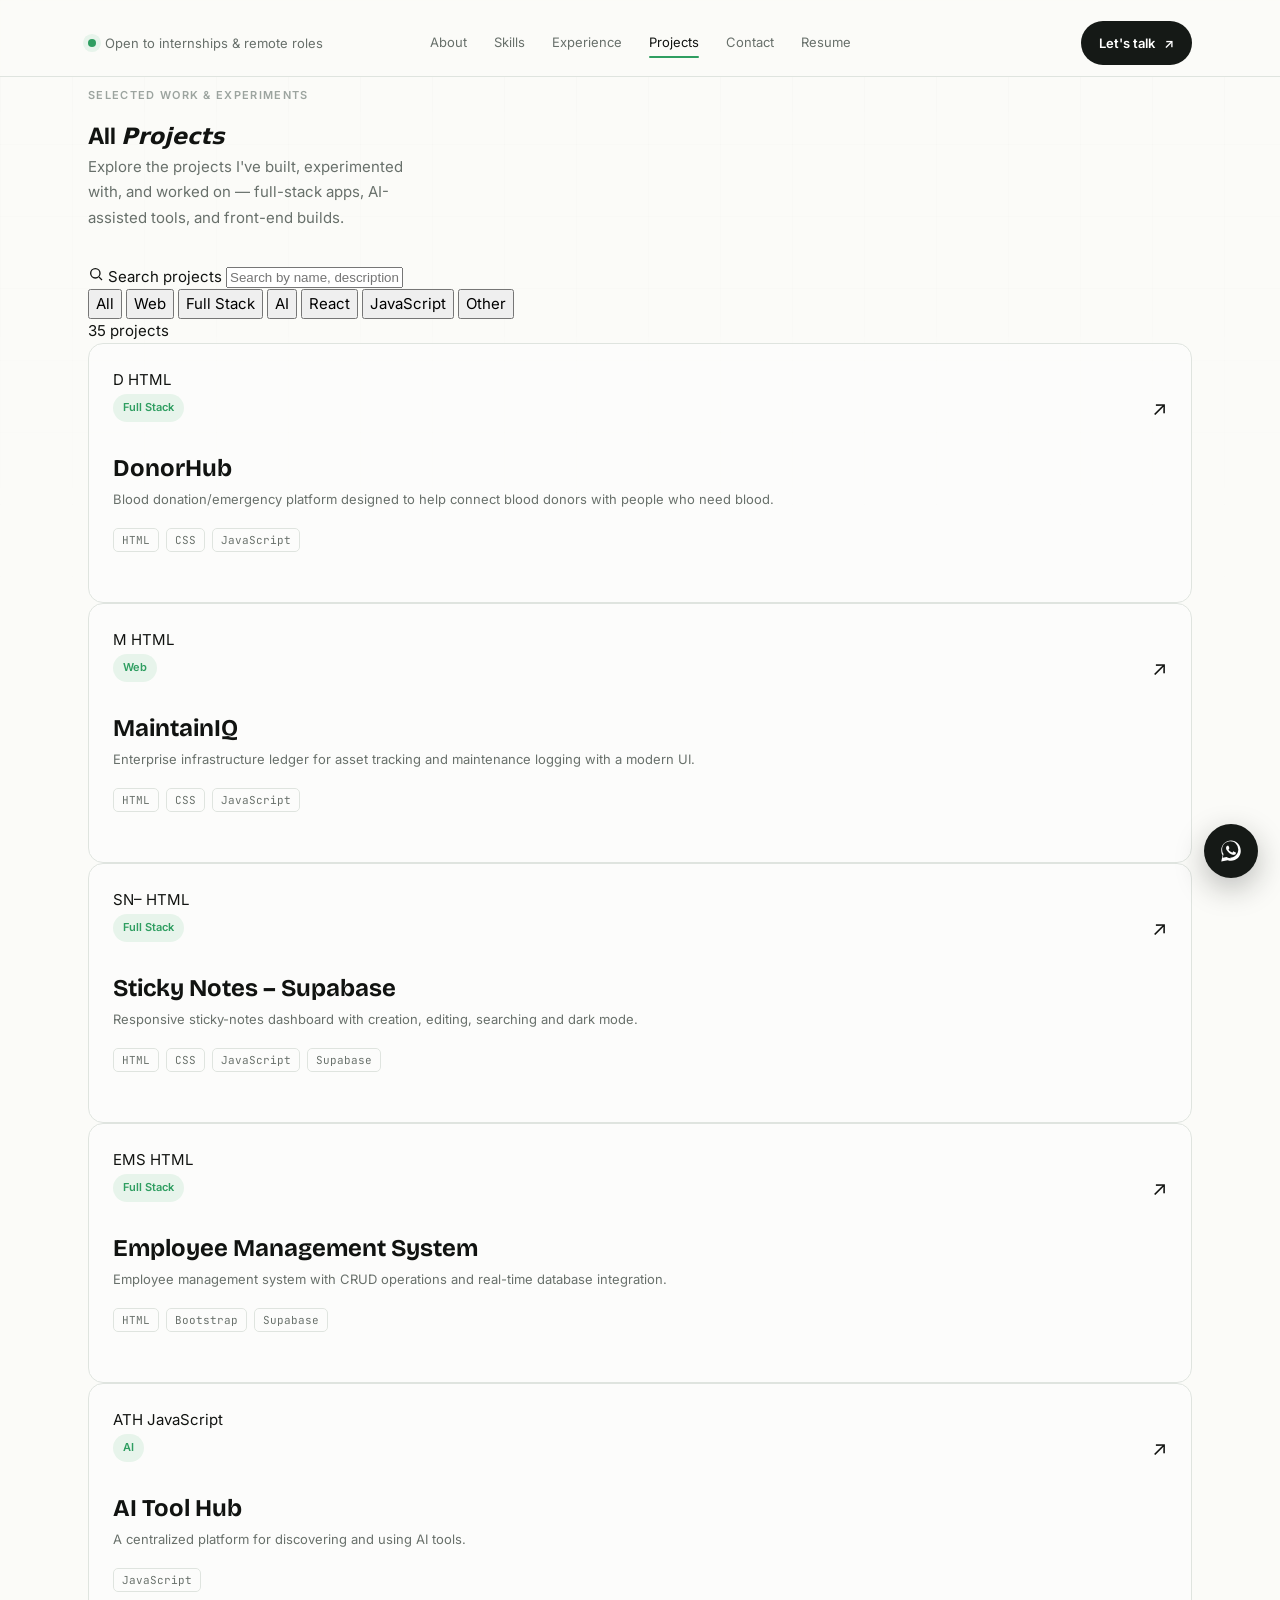
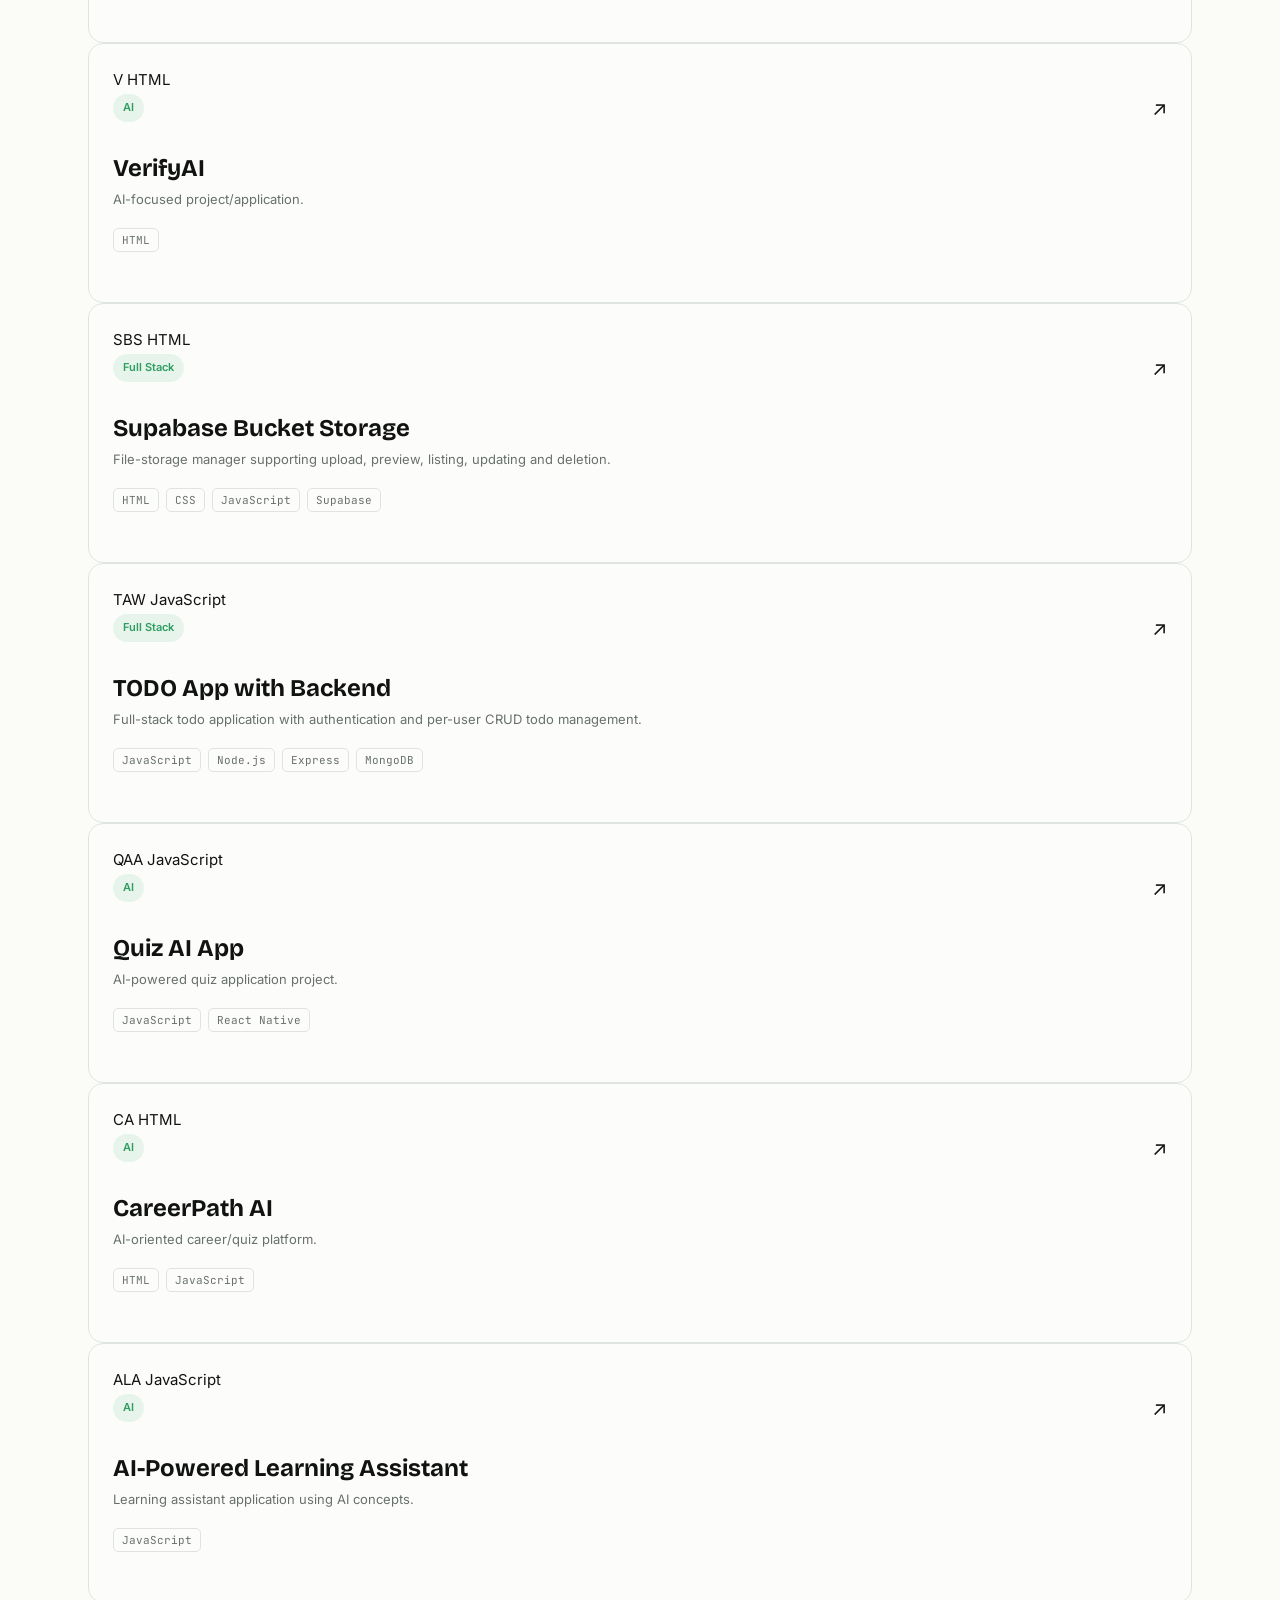
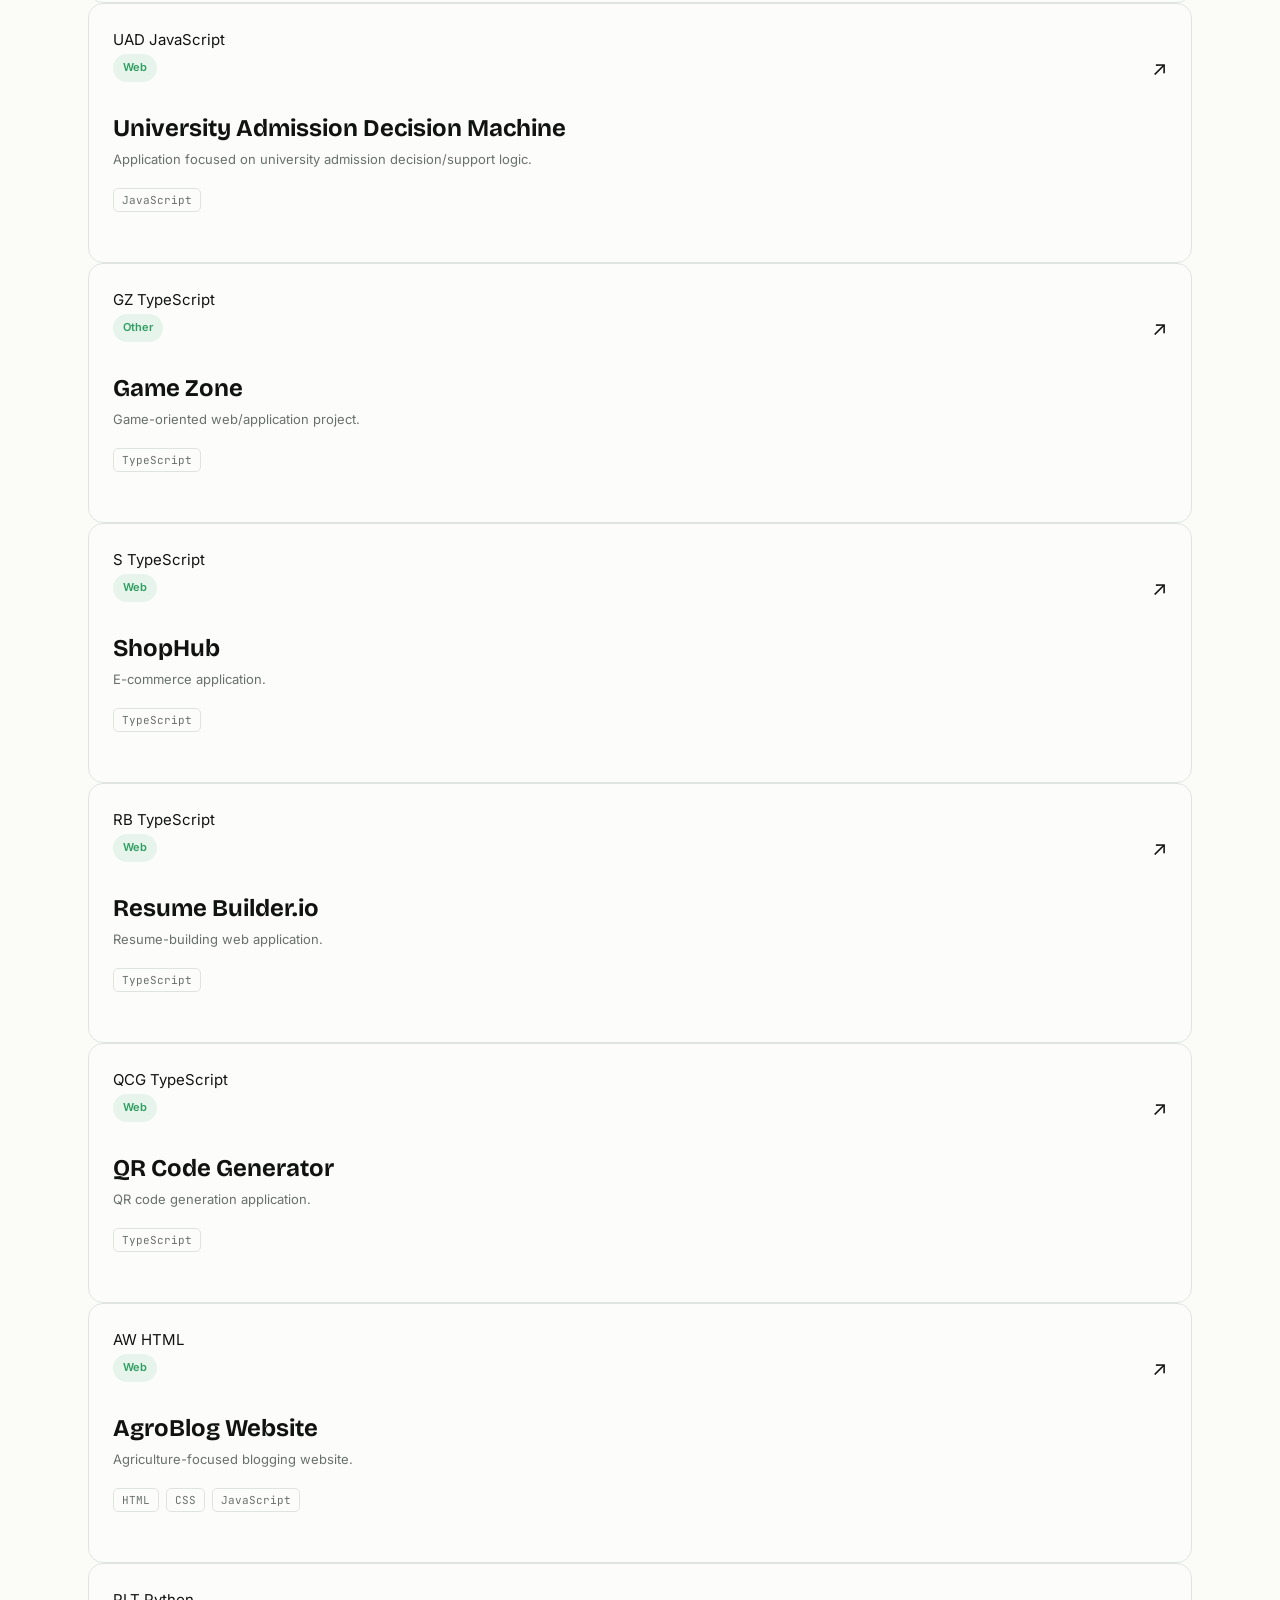
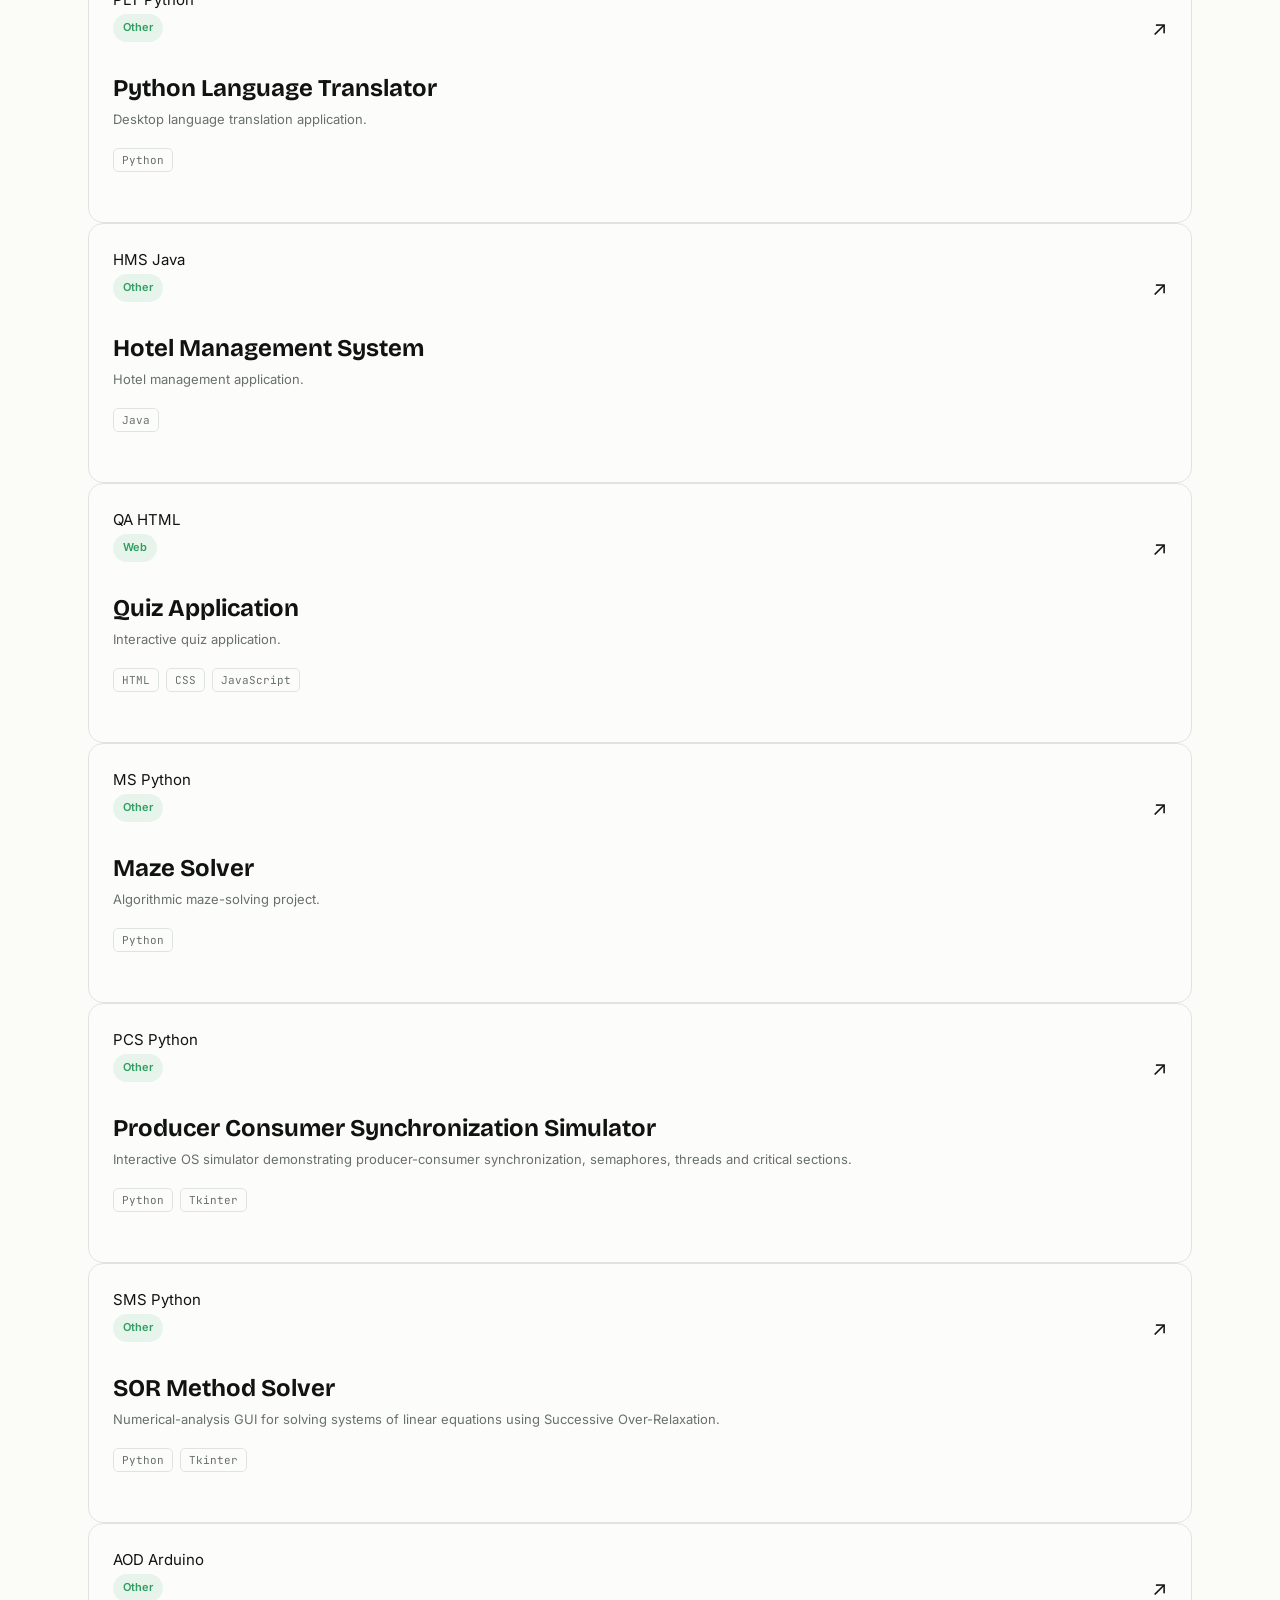
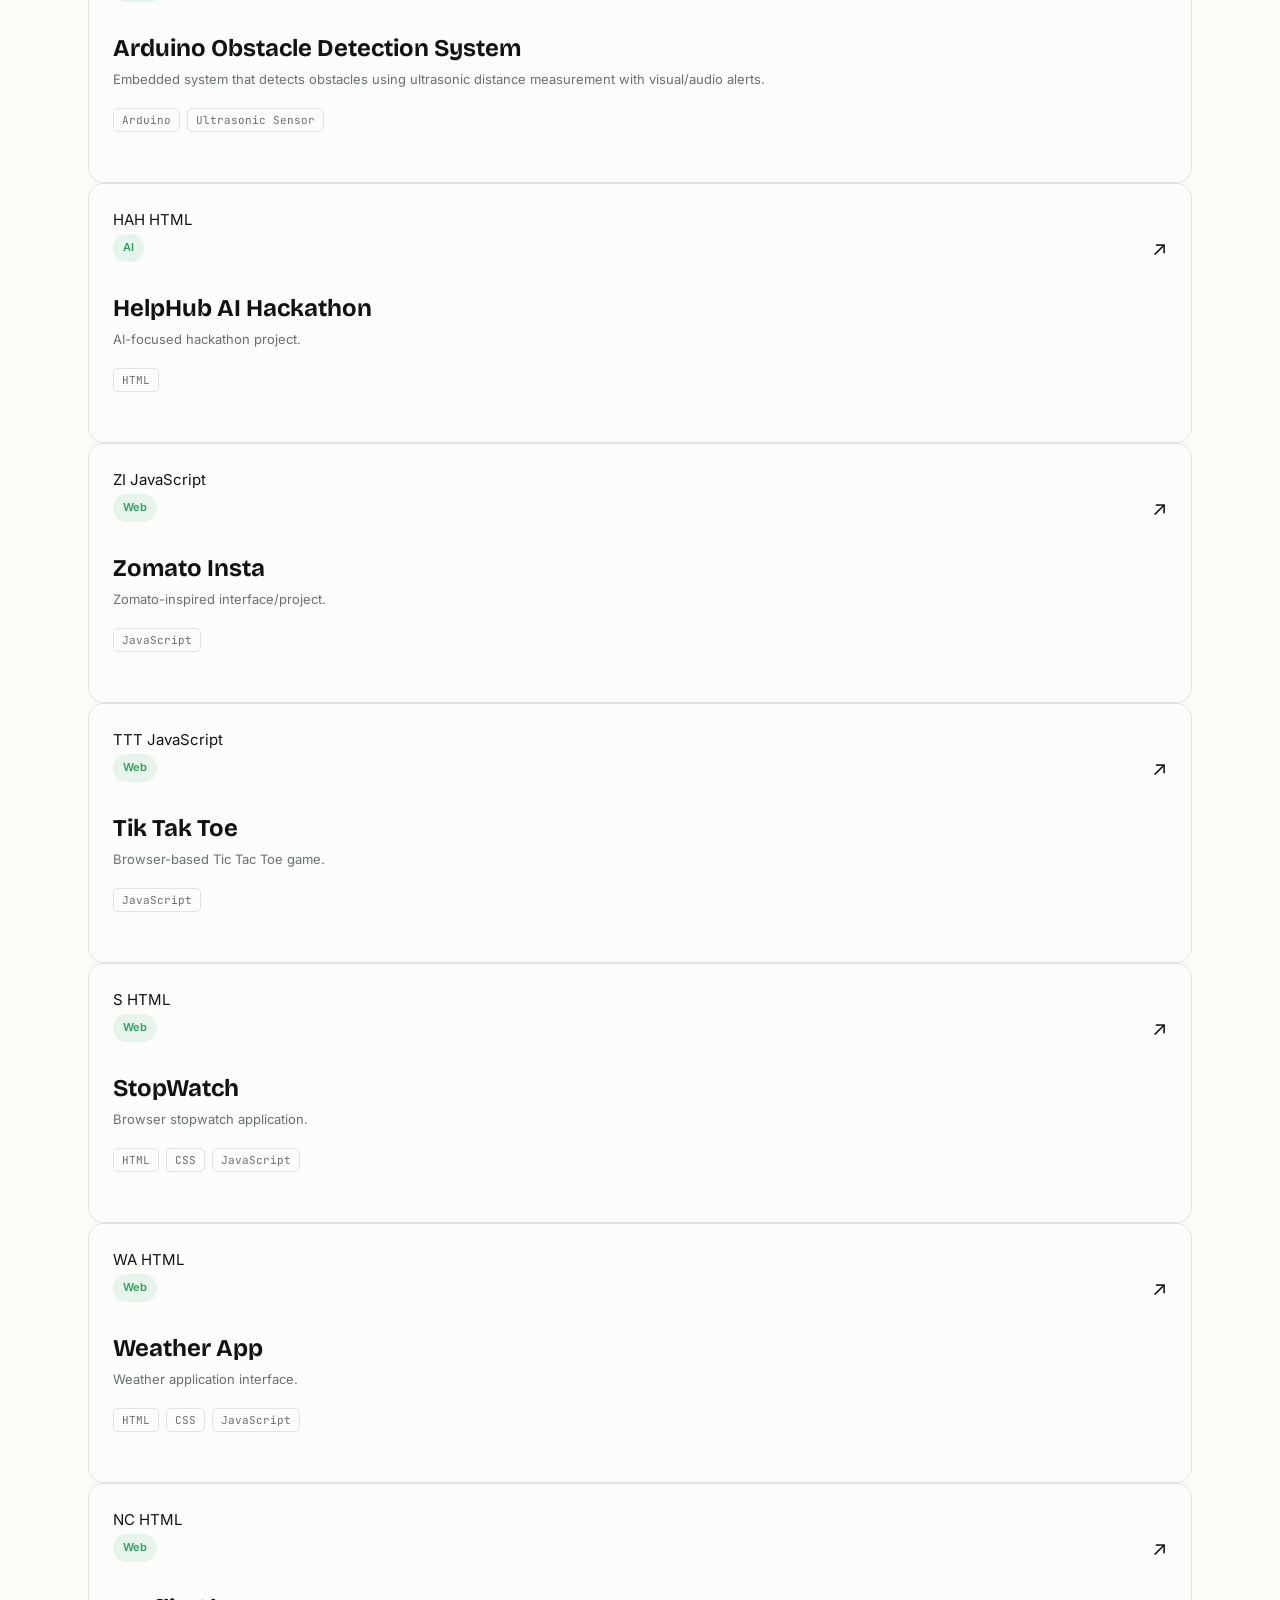
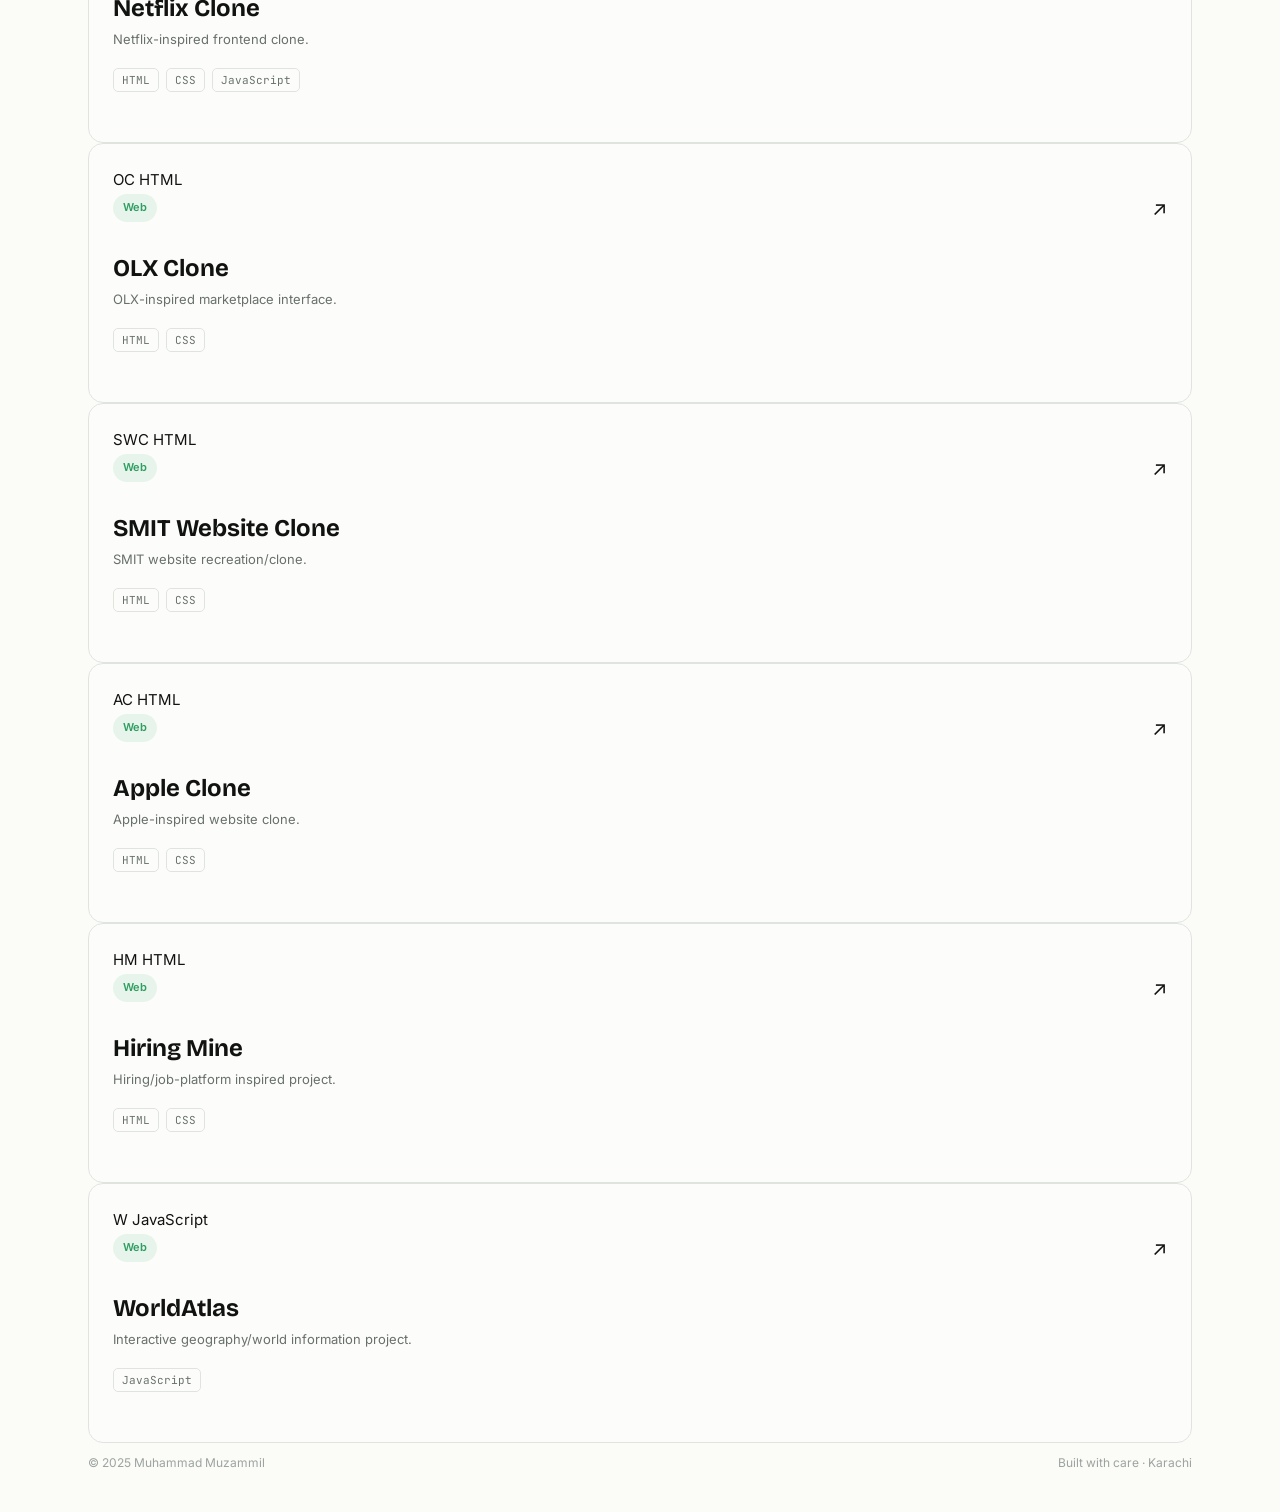
==== commit 05022e4f: "Add files via upload" ====
--- a/projects.html
+++ b/projects.html
@@ -47,14 +47,35 @@
     />
     <link rel="stylesheet" href="./style.css" />
     <link rel="stylesheet" href="./projects.css" />
+
+    <!-- Structured data -->
+    <script type="application/ld+json">
+      {
+        "@context": "https://schema.org",
+        "@type": "CollectionPage",
+        "name": "Projects | Muhammad Muzammil",
+        "url": "https://muhammad-muzammil.dev/projects.html",
+        "isPartOf": {
+          "@type": "WebSite",
+          "name": "Muhammad Muzammil",
+          "url": "https://muhammad-muzammil.dev/"
+        },
+        "about": {
+          "@type": "Person",
+          "name": "Muhammad Muzammil",
+          "url": "https://muhammad-muzammil.dev/"
+        }
+      }
+    </script>
   </head>
   <body>
     <div class="scroll-progress" aria-hidden="true"></div>
     <header class="site-header">
       <div class="container nav-wrap">
         <a class="availability" href="./index.html#contact"
-          ><span aria-hidden="true"></span> Open to internships &amp; remote
-          roles</a
+          ><span aria-hidden="true"></span
+          ><span class="availability-text">Open to internships &amp; remote
+          roles</span></a
         >
         <button
           class="menu-toggle"
@@ -200,9 +221,25 @@
       </div>
     </div>
 
+    <!-- Floating WhatsApp button (href set in script.js from WHATSAPP_NUMBER) -->
+    <a
+      class="whatsapp-float"
+      id="whatsapp-float-btn"
+      href="https://wa.me/923172855256"
+      target="_blank"
+      rel="noopener"
+      aria-label="Chat with Muhammad Muzammil on WhatsApp"
+    >
+      <svg viewBox="0 0 32 32" fill="currentColor" aria-hidden="true">
+        <path
+          d="M16.02 3C9.4 3 4 8.4 4 15.02c0 2.27.62 4.4 1.7 6.23L4 29l7.94-1.63a12.9 12.9 0 0 0 4.08.66h.01c6.62 0 12.02-5.4 12.02-12.02C28.05 8.4 22.65 3 16.02 3Zm0 21.94h-.01a10 10 0 0 1-5.1-1.4l-.37-.22-4.72.97 1-4.6-.24-.38a9.9 9.9 0 0 1-1.53-5.29c0-5.48 4.46-9.94 9.98-9.94 2.66 0 5.16 1.04 7.04 2.92a9.9 9.9 0 0 1 2.92 7.03c0 5.48-4.46 9.91-9.97 9.91Zm5.47-7.43c-.3-.15-1.78-.88-2.06-.98-.28-.1-.48-.15-.68.15-.2.3-.78.98-.96 1.18-.18.2-.35.22-.65.07-.3-.15-1.26-.46-2.4-1.48-.89-.79-1.49-1.77-1.66-2.07-.18-.3-.02-.46.13-.61.13-.13.3-.35.45-.52.15-.18.2-.3.3-.5.1-.2.05-.38-.02-.53-.08-.15-.68-1.64-.93-2.24-.24-.58-.5-.5-.68-.5h-.58c-.2 0-.53.08-.8.38-.28.3-1.05 1.02-1.05 2.5s1.07 2.9 1.22 3.1c.15.2 2.1 3.22 5.1 4.51.71.31 1.27.49 1.7.63.72.23 1.37.2 1.88.12.57-.09 1.78-.73 2.03-1.43.25-.7.25-1.3.18-1.43-.07-.13-.27-.2-.57-.35Z"
+        />
+      </svg>
+    </a>
+
     <script src="./projects-data.js"></script>
     <script src="./project-render.js"></script>
     <script src="./projects.js"></script>
     <script src="./script.js" defer></script>
   </body>
-</html>
+</html>
--- a/style.css
+++ b/style.css
@@ -16,6 +16,8 @@
 }
 html {
   scroll-behavior: smooth;
+  -webkit-text-size-adjust: 100%;
+  text-size-adjust: 100%;
 }
 body {
   background: var(--bg);
@@ -26,6 +28,16 @@
     sans-serif;
   -webkit-font-smoothing: antialiased;
   overflow-x: hidden;
+  width: 100%;
+  min-width: 320px;
+}
+/* Safety net: any image/svg dropped in later (e.g. real project
+   screenshots) always scales down to its container instead of
+   forcing horizontal scroll on small screens. */
+img,
+svg {
+  max-width: 100%;
+  height: auto;
 }
 body:before {
   content: "";
@@ -226,6 +238,7 @@
   grid-column: 1;
   justify-self: start;
   min-width: 0;
+  max-width: 100%;
   display: flex;
   align-items: center;
   gap: 9px;
@@ -234,13 +247,19 @@
 }
 .availability span:first-child {
   flex-shrink: 0;
-}
-.availability span {
   width: 8px;
   height: 8px;
   border-radius: 50%;
   background: var(--green);
   box-shadow: 0 0 0 5px var(--green-soft);
+}
+/* Long status text never breaks the header on narrow screens — it
+   quietly truncates instead of wrapping or forcing overflow. */
+.availability-text {
+  overflow: hidden;
+  text-overflow: ellipsis;
+  white-space: nowrap;
+  min-width: 0;
 }
 .site-nav {
   grid-column: 2;
@@ -478,6 +497,7 @@
 .terminal pre {
   padding: 21px 18px 25px;
   white-space: pre-wrap;
+  overflow-wrap: anywhere;
   font:
     12px/1.9 "JetBrains Mono",
     monospace;
@@ -1138,6 +1158,71 @@
     display: block;
   }
 }
+/* ---- Very small phones (iPhone SE / older Android, ~360px and down) ---- */
+@media (max-width: 380px) {
+  .container {
+    padding-left: 14px;
+    padding-right: 14px;
+  }
+  .nav-wrap {
+    gap: 10px;
+  }
+  .availability {
+    font-size: 10.5px;
+  }
+  .hero-heading h1 {
+    font-size: clamp(40px, 16vw, 62px);
+  }
+  .kicker {
+    font-size: 21px;
+  }
+  .lead {
+    max-width: 100%;
+  }
+  .stats {
+    grid-template-columns: 1fr 1fr;
+  }
+  .stats div {
+    padding: 16px 10px;
+  }
+  .socials {
+    grid-template-columns: 1fr;
+  }
+  .section h2,
+  .contact h2 {
+    font-size: 32px;
+  }
+  .project-card {
+    padding: 18px;
+    min-height: 210px;
+  }
+  .contact {
+    padding: 42px 16px;
+  }
+  .whatsapp-float {
+    right: 12px;
+    bottom: 12px;
+    width: 44px;
+    height: 44px;
+  }
+  .whatsapp-float svg {
+    width: 20px;
+    height: 20px;
+  }
+}
+/* ---- Short / landscape viewports (phones in landscape) ---- */
+@media (max-height: 480px) and (orientation: landscape) {
+  .modal-overlay {
+    padding: 12px;
+  }
+  .modal {
+    max-height: 94vh;
+    padding: 20px 22px;
+  }
+  .splash-content {
+    width: min(340px, 88vw);
+  }
+}
 /* ---------------- JS-driven states ---------------- */
 .site-nav a.is-active {
   color: var(--ink);
@@ -1302,6 +1387,77 @@
   color: var(--green);
   min-height: 16px;
 }
+.modal-form label span {
+  text-transform: none;
+  letter-spacing: normal;
+  color: #6c766e;
+}
+.field-error {
+  display: block;
+  min-height: 14px;
+  margin-top: -8px;
+  font-size: 11.5px;
+  color: #e6796f;
+}
+.modal-form input[aria-invalid="true"],
+.modal-form textarea[aria-invalid="true"] {
+  border-color: #e6796f;
+}
+.modal-submit:disabled {
+  opacity: 0.7;
+  cursor: default;
+}
+
+/* ---- Floating WhatsApp button ---- */
+.whatsapp-float {
+  position: fixed;
+  right: 22px;
+  bottom: 22px;
+  z-index: 60;
+  display: flex;
+  align-items: center;
+  justify-content: center;
+  width: 54px;
+  height: 54px;
+  border-radius: 50%;
+  background: var(--dark);
+  color: #fff;
+  box-shadow: 0 10px 30px rgba(21, 25, 22, 0.28);
+  transition:
+    transform 0.3s var(--ease),
+    box-shadow 0.3s var(--ease),
+    background 0.3s var(--ease);
+}
+.whatsapp-float svg {
+  width: 26px;
+  height: 26px;
+}
+.whatsapp-float:hover {
+  background: var(--green);
+  transform: translateY(-3px) scale(1.05);
+  box-shadow: 0 14px 34px rgba(47, 158, 97, 0.35);
+}
+.whatsapp-float:focus-visible {
+  outline: 2px solid var(--green);
+  outline-offset: 3px;
+}
+@media (max-width: 600px) {
+  .whatsapp-float {
+    right: 16px;
+    bottom: 16px;
+    width: 48px;
+    height: 48px;
+  }
+  .whatsapp-float svg {
+    width: 22px;
+    height: 22px;
+  }
+}
+@media (prefers-reduced-motion: reduce) {
+  .whatsapp-float {
+    transition: none;
+  }
+}
 .modal-divider {
   display: flex;
   align-items: center;
@@ -1384,4 +1540,4 @@
   .timeline article {
     transform: none !important;
   }
-}
+}
--- a/projects.css
+++ b/projects.css
@@ -1,246 +1,1578 @@
-/* ---------------------------------------------------------------------------
-   projects.css
-   Additive styles for the /projects page only. Reuses every existing token
-   from style.css (--bg, --ink, --green, --line, --ease, etc.) and every
-   existing component class (.button, .project-card, .tags, .reveal, modals).
-   Nothing here overrides or redesigns the base site.
---------------------------------------------------------------------------- */
+:root {
+  --bg: #fbfbf8;
+  --ink: #111311;
+  --muted: #68706b;
+  --faint: #9ca49f;
+  --line: #dfe4df;
+  --green: #2f9e61;
+  --green-soft: #e7f4eb;
+  --dark: #151916;
+  --max: 1160px;
+  --ease: cubic-bezier(0.2, 0.8, 0.2, 1);
+}
+* {
+  box-sizing: border-box;
+  margin: 0;
+}
+html {
+  scroll-behavior: smooth;
+  -webkit-text-size-adjust: 100%;
+  text-size-adjust: 100%;
+}
+@keyframes pageFadeIn {
+  from {
+    opacity: 0;
+    transform: translateY(8px);
+  }
+  to {
+    opacity: 1;
+    transform: none;
+  }
+}
+body {
+  animation: pageFadeIn 0.5s var(--ease);
+}
+/* Smooth cross-page transition: script.js adds this class right before
+   navigating to another page on the same site, then the browser paints
+   the fade-out before the next document loads. */
+body.page-transition-out {
+  animation: none;
+  opacity: 0;
+  transform: translateY(-8px);
+  transition:
+    opacity 0.32s var(--ease),
+    transform 0.32s var(--ease);
+}
+@media (prefers-reduced-motion: reduce) {
+  body {
+    animation: none;
+  }
+  body.page-transition-out {
+    transition: none;
+    opacity: 1;
+    transform: none;
+  }
+}
+body {
+  background: var(--bg);
+  color: var(--ink);
+  font:
+    15px/1.6 Inter,
+    system-ui,
+    sans-serif;
+  -webkit-font-smoothing: antialiased;
+  overflow-x: hidden;
+  width: 100%;
+  min-width: 320px;
+}
+/* Safety net: any image/svg dropped in later (e.g. real project
+   screenshots) always scales down to its container instead of
+   forcing horizontal scroll on small screens. */
+img,
+svg {
+  max-width: 100%;
+  height: auto;
+}
+body:before {
+  content: "";
+  position: fixed;
+  inset: 0;
+  pointer-events: none;
+  opacity: 0.4;
+  background-image:
+    linear-gradient(90deg, rgba(17, 19, 17, 0.035) 1px, transparent 1px),
+    linear-gradient(rgba(17, 19, 17, 0.035) 1px, transparent 1px);
+  background-size: 72px 72px;
+  mask-image: linear-gradient(#000, transparent 75%);
+  z-index: -1;
+}
+a {
+  color: inherit;
+  text-decoration: none;
+}
+button {
+  font: inherit;
+}
+.container {
+  max-width: var(--max);
+  margin: auto;
+  padding-top: 10px;
+  padding-left: 28px;
+  padding-right: 28px;
+}
 
-.visually-hidden {
+/* ---------------- Splash Screen Styles ---------------- */
+.splash-screen {
+  position: fixed;
+  inset: 0;
+  background: var(--dark);
+  z-index: 9999;
+  display: grid;
+  place-items: center;
+  transition:
+    opacity 0.5s ease,
+    visibility 0.5s ease;
+}
+.splash-screen.splash-hidden {
+  opacity: 0;
+  visibility: hidden;
+  pointer-events: none;
+}
+.splash-content {
+  width: min(400px, 90vw);
+  background: #1b201c;
+  border: 1px solid #2d352f;
+  border-radius: 14px;
+  box-shadow: 0 25px 50px -12px rgba(0, 0, 0, 0.5);
+  overflow: hidden;
+  animation: splashScaleIn 0.6s var(--ease) forwards;
+}
+@keyframes splashScaleIn {
+  from {
+    opacity: 0;
+    transform: scale(0.92) translateY(10px);
+  }
+  to {
+    opacity: 1;
+    transform: scale(1) translateY(0);
+  }
+}
+.splash-terminal-bar {
+  display: flex;
+  gap: 7px;
+  align-items: center;
+  padding: 12px 15px;
+  background: #151916;
+  border-bottom: 1px solid #29302b;
+}
+.splash-terminal-bar i {
+  width: 9px;
+  height: 9px;
+  border-radius: 50%;
+  background: #d7665d;
+}
+.splash-terminal-bar i:nth-child(2) {
+  background: #d3a84e;
+}
+.splash-terminal-bar i:nth-child(3) {
+  background: #4faf68;
+}
+.splash-terminal-bar span {
+  font:
+    11px "JetBrains Mono",
+    monospace;
+  color: #717a73;
+  margin-left: auto;
+}
+.splash-body {
+  padding: 24px;
+  text-align: left;
+}
+.splash-load-text {
+  font:
+    13px/1.5 "JetBrains Mono",
+    monospace;
+  color: #a8d47d;
+  margin-bottom: 6px;
+}
+.splash-load-sub {
+  font:
+    12px Inter,
+    sans-serif;
+  color: #8f9b91;
+  margin-bottom: 20px;
+}
+.splash-loader-bar {
+  width: 100%;
+  height: 4px;
+  background: #252b27;
+  border-radius: 999px;
+  overflow: hidden;
+}
+.splash-loader-progress {
+  width: 100%;
+  height: 100%;
+  background: var(--green);
+  transform-origin: left;
+  animation: loadProgress 0.8s var(--ease) forwards;
+}
+@keyframes loadProgress {
+  0% {
+    transform: scaleX(0);
+  }
+  50% {
+    transform: scaleX(0.7);
+  }
+  100% {
+    transform: scaleX(1);
+  }
+}
+
+.scroll-progress {
+  position: fixed;
+  top: 0;
+  left: 0;
+  width: 100%;
+  height: 3px;
+  background: linear-gradient(90deg, var(--green), #79d19c);
+  box-shadow: 0 0 10px rgba(47, 158, 97, 0.55);
+  transform: scaleX(0);
+  transform-origin: left;
+  z-index: 20;
+  transition: transform 0.1s linear;
+}
+
+/* ---------------- Cinematic hero entrance ---------------- */
+html.intro-pending .hero-heading {
+  opacity: 0;
+  transform: translateY(26px);
+  filter: blur(10px);
+}
+html.intro-pending .terminal {
+  opacity: 0;
+  transform: translateY(22px) scale(0.96);
+}
+html.intro-pending .hero-copy > * {
+  opacity: 0;
+  transform: translateY(16px);
+  filter: blur(4px);
+}
+html.intro-pending .socials > a {
+  opacity: 0;
+  transform: translateX(22px) scale(0.94);
+}
+.hero-heading {
+  transition:
+    opacity 0.9s var(--ease),
+    transform 0.9s var(--ease),
+    filter 0.9s var(--ease);
+}
+.hero-copy > * {
+  transition:
+    opacity 0.6s var(--ease),
+    transform 0.6s var(--ease),
+    filter 0.6s var(--ease);
+}
+.site-header {
+  position: sticky;
+  top: 0;
+  z-index: 10;
+  background: color-mix(in srgb, var(--bg) 90%, transparent);
+  backdrop-filter: blur(12px);
+  border-bottom: 1px solid var(--line);
+}
+.nav-wrap {
+  min-height: 76px;
+  display: grid;
+  grid-template-columns: 1fr auto 1fr;
+  align-items: center;
+  gap: 20px;
+}
+.availability {
+  grid-column: 1;
+  justify-self: start;
+  min-width: 0;
+  max-width: 100%;
+  display: flex;
+  align-items: center;
+  gap: 9px;
+  color: var(--muted);
+  font-size: 13px;
+}
+.availability span:first-child {
+  flex-shrink: 0;
+  width: 8px;
+  height: 8px;
+  border-radius: 50%;
+  background: var(--green);
+  box-shadow: 0 0 0 5px var(--green-soft);
+}
+/* Long status text never breaks the header on narrow screens — it
+   quietly truncates instead of wrapping or forcing overflow. */
+.availability-text {
+  overflow: hidden;
+  text-overflow: ellipsis;
+  white-space: nowrap;
+  min-width: 0;
+}
+.site-nav {
+  grid-column: 2;
+  justify-self: center;
+  display: flex;
+  gap: 27px;
+  font-size: 13px;
+  color: var(--muted);
+}
+.site-nav a,
+.live-links a {
+  transition:
+    color 0.25s,
+    transform 0.25s;
+}
+.site-nav a:hover,
+.socials a:hover,
+.live-links a:hover {
+  color: var(--green);
+}
+.site-nav a {
+  position: relative;
+  padding-bottom: 2px;
+}
+.site-nav a::after {
+  content: "";
   position: absolute;
-  width: 1px;
-  height: 1px;
-  padding: 0;
-  margin: -1px;
+  left: 0;
+  right: 0;
+  bottom: -4px;
+  height: 2px;
+  border-radius: 2px;
+  background: var(--green);
+  transform: scaleX(0);
+  transform-origin: left;
+  transition: transform 0.3s var(--ease);
+}
+.site-nav a:hover::after,
+.site-nav a.is-active::after {
+  transform: scaleX(1);
+}
+.button {
+  position: relative;
   overflow: hidden;
-  clip: rect(0, 0, 0, 0);
+  display: inline-flex;
+  align-items: center;
+  justify-content: center;
+  gap: 9px;
+  padding: 12px 18px;
+  border-radius: 999px;
+  font-size: 13px;
+  font-weight: 600;
+  transition:
+    transform 0.25s,
+    box-shadow 0.25s,
+    background 0.25s;
+}
+.button:hover {
+  transform: translateY(-2px);
+}
+.button::after {
+  content: "";
+  position: absolute;
+  top: 0;
+  left: -60%;
+  width: 40%;
+  height: 100%;
+  background: linear-gradient(
+    120deg,
+    transparent,
+    rgba(255, 255, 255, 0.4),
+    transparent
+  );
+  transform: skewX(-20deg);
+  transition: left 0.6s var(--ease);
+  pointer-events: none;
+}
+.button:hover::after {
+  left: 140%;
+}
+.nav-cta {
+  grid-column: 3;
+  justify-self: end;
+}
+.button-dark {
+  background: var(--dark);
+  color: #fff;
+}
+.button-dark:hover {
+  box-shadow: 0 12px 24px -14px #111;
+}
+.button-light {
+  background: #fff;
+  color: var(--dark);
+}
+.button-outline {
+  border: 1px solid #5d655f;
+  color: #fff;
+  margin-left: 10px;
+}
+.menu-toggle {
+  grid-column: 3;
+  justify-self: end;
+  display: none;
+  border: 1px solid var(--line);
+  background: transparent;
+  border-radius: 999px;
+  padding: 8px 13px;
+  transition:
+    border-color 0.25s,
+    color 0.25s;
+}
+.menu-toggle:hover {
+  border-color: var(--green);
+  color: var(--green);
+}
+.hero {
+  padding-top: 82px;
+}
+.eyebrow {
+  text-transform: uppercase;
+  letter-spacing: 0.12em;
+  font-size: 11px;
+  font-weight: 600;
+  color: var(--faint);
+  margin-bottom: 13px;
+}
+.hero-heading h1 {
+  font:
+    800 clamp(58px, 8.5vw, 110px)/0.86 "Bricolage Grotesque",
+    sans-serif;
+  letter-spacing: -0.07em;
+  text-transform: uppercase;
+  max-width: 1050px;
+}
+.hero-heading h1 span,
+.hero-heading h1 em {
+  display: inline-block;
+}
+.hero-heading h1 span,
+.section h2 em,
+.contact h2 em {
+  font-style: normal;
+}
+.hero-heading h1 em,
+.section h2 em,
+.contact h2 em {
+  color: transparent;
+  -webkit-text-stroke: 1.4px var(--ink);
+}
+.hero-grid {
+  display: grid;
+  grid-template-columns: 1fr minmax(300px, 440px) 1fr;
+  gap: 28px;
+  align-items: start;
+  margin-top: 62px;
+}
+.kicker {
+  font:
+    700 25px/1.15 "Bricolage Grotesque",
+    sans-serif;
+  margin-bottom: 14px;
+}
+.lead {
+  color: var(--muted);
+  max-width: 325px;
+  line-height: 1.7;
+  margin-bottom: 25px;
+}
+.terminal {
+  position: relative;
+  isolation: isolate;
+  background: var(--dark);
+  color: #ccd3cd;
+  border-radius: 14px;
+  box-shadow: 0 24px 45px -30px #111;
+  overflow: hidden;
+  transition:
+    transform 0.4s var(--ease),
+    box-shadow 0.4s var(--ease),
+    opacity 0.6s var(--ease);
+}
+.terminal:hover {
+  transform: translateY(-4px);
+  box-shadow: 0 30px 60px -25px rgba(47, 158, 97, 0.2);
+}
+.terminal::before {
+  content: "";
+  position: absolute;
+  inset: 0;
+  background: radial-gradient(
+    260px circle at var(--mx, 50%) var(--my, 20%),
+    rgba(168, 212, 125, 0.14),
+    transparent 70%
+  );
+  opacity: 0;
+  transition: opacity 0.4s var(--ease);
+  pointer-events: none;
+  z-index: 0;
+}
+.terminal:hover::before {
+  opacity: 1;
+}
+.terminal-bar,
+.terminal pre {
+  position: relative;
+  z-index: 1;
+}
+.terminal-bar {
+  display: flex;
+  gap: 7px;
+  align-items: center;
+  padding: 12px 15px;
+  border-bottom: 1px solid #29302b;
+}
+.terminal-bar i {
+  width: 9px;
+  height: 9px;
+  border-radius: 50%;
+  background: #d7665d;
+}
+.terminal-bar i:nth-child(2) {
+  background: #d3a84e;
+}
+.terminal-bar i:nth-child(3) {
+  background: #4faf68;
+}
+.terminal-bar span {
+  font:
+    11px "JetBrains Mono",
+    monospace;
+  color: #717a73;
+  margin-left: auto;
+}
+.terminal pre {
+  padding: 21px 18px 25px;
+  white-space: pre-wrap;
+  overflow-wrap: anywhere;
+  font:
+    12px/1.9 "JetBrains Mono",
+    monospace;
+}
+.terminal b {
+  color: #83bdf0;
+}
+.terminal strong {
+  color: #a8d47d;
+  font-weight: 400;
+}
+.caret {
+  display: inline-block;
+  width: 7px;
+  height: 14px;
+  background: #a8d47d;
+  vertical-align: -2px;
+  animation: blink 1s infinite;
+}
+@keyframes blink {
+  50% {
+    opacity: 0;
+  }
+}
+.socials {
+  display: flex;
+  flex-direction: column;
+  align-items: flex-end;
+  gap: 9px;
+}
+.socials a {
+  border: 1px solid var(--line);
+  border-radius: 999px;
+  padding: 9px 14px;
+  color: var(--muted);
+  font-size: 13px;
+  transition: all 0.3s var(--ease);
+}
+.socials a:hover {
+  border-color: var(--green);
+  background: var(--green-soft);
+  transform: translateX(-4px);
+}
+.socials a span {
+  color: var(--ink);
+  margin-left: 12px;
+}
+.stats {
+  display: grid;
+  grid-template-columns: repeat(4, 1fr);
+  border-block: 1px solid var(--line);
+  margin-top: 70px;
+}
+.stats div {
+  padding: 25px 22px;
+  border-right: 1px solid var(--line);
+  transition: background 0.3s var(--ease);
+}
+.stats div:hover {
+  background: rgba(47, 158, 97, 0.04);
+}
+.stats div:last-child {
+  border-right: 0;
+}
+.stats strong {
+  display: block;
+  font:
+    700 30px "Bricolage Grotesque",
+    sans-serif;
+  letter-spacing: -0.04em;
+}
+.stats span {
+  display: block;
+  color: var(--muted);
+  font-size: 12px;
+  margin-top: 2px;
+}
+.ticker {
+  overflow: hidden;
+  border-bottom: 1px solid var(--line);
+  padding: 19px 0;
+  color: var(--muted);
+  font:
+    12px "JetBrains Mono",
+    monospace;
   white-space: nowrap;
-  border: 0;
-}
-
-/* ---- Page hero ---- */
-.projects-hero {
-  padding-top: 82px;
-  padding-bottom: 10px;
-}
-.projects-hero h1 {
+  mask-image: linear-gradient(
+    90deg,
+    transparent,
+    #000 6%,
+    #000 94%,
+    transparent
+  );
+}
+.ticker div {
+  width: max-content;
+  animation: ticker 32s linear infinite;
+}
+.ticker:hover div {
+  animation-play-state: paused;
+}
+.ticker b {
+  color: var(--green);
+  padding: 0 22px;
+}
+@keyframes ticker {
+  to {
+    transform: translateX(-50%);
+  }
+}
+.section {
+  padding-top: 120px;
+}
+.section-head {
+  display: flex;
+  justify-content: space-between;
+  align-items: end;
+  gap: 28px;
+  margin-bottom: 42px;
+}
+.section h2,
+.contact h2 {
   font:
-    800 clamp(44px, 7vw, 78px)/0.95 "Bricolage Grotesque",
+    700 clamp(35px, 5vw, 60px)/1.02 "Bricolage Grotesque",
     sans-serif;
   letter-spacing: -0.05em;
+}
+.section-note {
+  color: var(--muted);
+  max-width: 265px;
+  line-height: 1.7;
+  font-size: 14px;
+}
+.skill-grid {
+  display: grid;
+  grid-template-columns: repeat(4, 1fr);
+  border: 1px solid var(--line);
+  border-radius: 16px;
+  overflow: hidden;
+}
+.skill-grid article {
+  position: relative;
+  isolation: isolate;
+  padding: 25px 22px;
+  min-height: 190px;
+  border-right: 1px solid var(--line);
+  background: rgba(255, 255, 255, 0.35);
+  transition:
+    background 0.3s var(--ease),
+    transform 0.3s var(--ease),
+    box-shadow 0.3s var(--ease);
+  will-change: transform;
+}
+.skill-grid article:last-child {
+  border-right: 0;
+}
+.skill-grid article:hover {
+  background: var(--green-soft);
+  transform: translateY(-4px);
+  box-shadow: 0 20px 30px -26px rgba(47, 158, 97, 0.5);
+}
+.skill-grid article::before {
+  content: "";
+  position: absolute;
+  inset: 0;
+  background: radial-gradient(
+    180px circle at var(--mx, 50%) var(--my, 50%),
+    rgba(47, 158, 97, 0.16),
+    transparent 72%
+  );
+  opacity: 0;
+  transition: opacity 0.4s var(--ease);
+  pointer-events: none;
+  z-index: 0;
+}
+.skill-grid article:hover::before {
+  opacity: 1;
+}
+.skill-grid article > * {
+  position: relative;
+  z-index: 1;
+}
+.skill-icon {
+  display: grid;
+  place-items: center;
+  width: 37px;
+  height: 37px;
+  background: var(--dark);
+  color: #fff;
+  border-radius: 10px;
+  margin-bottom: 24px;
+  font-size: 18px;
+  transition: transform 0.3s var(--ease);
+}
+.skill-grid article:hover .skill-icon {
+  transform: scale(1.1) rotate(6deg);
+}
+.skill-grid h3,
+.project-card h3,
+.live-projects h3,
+.timeline h3 {
+  font:
+    700 18px "Bricolage Grotesque",
+    sans-serif;
+  margin-bottom: 7px;
+}
+.skill-grid p,
+.project-card p,
+.timeline p {
+  font-size: 13px;
+  color: var(--muted);
+  line-height: 1.65;
+}
+.project-grid {
+  display: grid;
+  grid-template-columns: repeat(2, 1fr);
+  gap: 16px;
+}
+.project-card {
+  position: relative;
+  isolation: isolate;
+  border: 1px solid var(--line);
+  border-radius: 15px;
+  padding: 24px;
+  min-height: 260px;
+  display: flex;
+  flex-direction: column;
+  background: rgba(255, 255, 255, 0.4);
+  transition:
+    transform 0.35s var(--ease),
+    box-shadow 0.35s var(--ease),
+    border-color 0.35s var(--ease),
+    background 0.35s var(--ease);
+  will-change: transform;
+}
+.project-card:hover {
+  transform: translateY(-6px);
+  border-color: #9db5a4;
+  background: rgba(255, 255, 255, 0.85);
+  box-shadow: 0 25px 40px -24px rgba(47, 158, 97, 0.25);
+}
+.project-card::before {
+  content: "";
+  position: absolute;
+  inset: 0;
+  border-radius: inherit;
+  background: radial-gradient(
+    220px circle at var(--mx, 50%) var(--my, 50%),
+    rgba(47, 158, 97, 0.16),
+    transparent 70%
+  );
+  opacity: 0;
+  transition: opacity 0.4s var(--ease);
+  pointer-events: none;
+  z-index: 0;
+}
+.project-card:hover::before {
+  opacity: 1;
+}
+.project-card > * {
+  position: relative;
+  z-index: 1;
+}
+.project-top {
+  display: flex;
+  justify-content: space-between;
+  align-items: center;
+  margin-bottom: auto;
+}
+.project-top span,
+.current {
+  color: var(--green);
+  background: var(--green-soft);
+  padding: 5px 10px;
+  border-radius: 999px;
+  font-size: 11px;
+  font-weight: 600;
+}
+.project-top b {
+  font-size: 20px;
+  font-weight: 400;
+  transition: transform 0.3s var(--ease);
+}
+.project-card:hover .project-top b {
+  transform: translate(3px, -3px);
+}
+.project-card h3 {
+  font-size: 24px;
+  margin-top: 30px;
+}
+.tags {
+  display: flex;
+  gap: 7px;
+  margin-top: 18px;
+  flex-wrap: wrap;
+}
+.tags i {
+  font:
+    11px "JetBrains Mono",
+    monospace;
+  font-style: normal;
+  color: var(--muted);
+  border: 1px solid var(--line);
+  padding: 4px 8px;
+  border-radius: 5px;
+  transition: all 0.2s ease;
+}
+.project-card:hover .tags i {
+  border-color: #bcd2c2;
+  color: var(--ink);
+}
+.live-projects {
+  position: relative;
+  isolation: isolate;
+  background: var(--dark);
+  color: #fff;
+  border-radius: 15px;
+  padding: 28px 26px;
+  margin-top: 16px;
+  display: flex;
+  justify-content: space-between;
+  align-items: center;
+  gap: 24px;
+  transition:
+    transform 0.3s var(--ease),
+    box-shadow 0.3s var(--ease);
+}
+.live-projects:hover {
+  transform: translateY(-3px);
+  box-shadow: 0 20px 40px -20px #111;
+}
+.live-projects::before {
+  content: "";
+  position: absolute;
+  inset: 0;
+  border-radius: inherit;
+  background: radial-gradient(
+    260px circle at var(--mx, 50%) var(--my, 50%),
+    rgba(255, 255, 255, 0.09),
+    transparent 70%
+  );
+  opacity: 0;
+  transition: opacity 0.4s var(--ease);
+  pointer-events: none;
+  z-index: 0;
+}
+.live-projects:hover::before {
+  opacity: 1;
+}
+.live-projects > * {
+  position: relative;
+  z-index: 1;
+}
+.live-projects small {
+  color: #8f9b91;
   text-transform: uppercase;
+  letter-spacing: 0.1em;
+  font-size: 10px;
+}
+.live-projects h3 {
+  font-size: 25px;
+  margin-top: 5px;
+}
+.live-links {
+  display: flex;
+  gap: 9px;
+  flex-wrap: wrap;
+  justify-content: end;
+}
+.live-links a {
+  border: 1px solid #3d473f;
+  border-radius: 999px;
+  padding: 8px 12px;
+  color: #c7cec8;
+  font-size: 12px;
+  transition: all 0.25s ease;
+}
+.live-links a:hover {
+  background: var(--green);
+  border-color: var(--green);
+  color: #fff;
+}
+.timeline {
   max-width: 820px;
 }
-.projects-hero .lead {
-  max-width: 480px;
-  margin-top: 18px;
+.timeline article {
+  position: relative;
+  display: grid;
+  grid-template-columns: 100px 1fr;
+  gap: 30px;
+  padding: 27px 0;
+  border-bottom: 1px solid var(--line);
+  transition: transform 0.3s var(--ease);
+}
+.timeline article::before {
+  content: "";
+  position: absolute;
+  left: -14px;
+  top: 27px;
+  bottom: 27px;
+  width: 3px;
+  border-radius: 3px;
+  background: var(--green);
+  transform: scaleY(0);
+  transform-origin: top;
+  transition: transform 0.4s var(--ease);
+}
+.timeline article:hover {
+  transform: translateX(6px);
+}
+.timeline article:hover::before,
+.timeline article.is-visible::before {
+  transform: scaleY(1);
+}
+.timeline time {
+  font:
+    12px "JetBrains Mono",
+    monospace;
+  color: var(--faint);
+}
+.timeline h3 {
+  font-size: 22px;
+  margin-top: 9px;
+}
+.contact-section {
+  padding-top: 120px;
+}
+.contact {
+  position: relative;
+  isolation: isolate;
+  background: var(--dark);
+  border-radius: 18px;
+  color: #fff;
+  padding: 75px 28px;
+  text-align: center;
+  transition:
+    transform 0.3s var(--ease),
+    box-shadow 0.3s var(--ease);
+}
+.contact:hover {
+  transform: translateY(-4px);
+  box-shadow: 0 25px 50px -25px rgba(0, 0, 0, 0.6);
+}
+.contact::before {
+  content: "";
+  position: absolute;
+  inset: 0;
+  border-radius: inherit;
+  background: radial-gradient(
+    360px circle at var(--mx, 50%) var(--my, 30%),
+    rgba(255, 255, 255, 0.08),
+    transparent 70%
+  );
+  opacity: 0;
+  transition: opacity 0.4s var(--ease);
+  pointer-events: none;
+  z-index: 0;
+}
+.contact:hover::before {
+  opacity: 1;
+}
+.contact > * {
+  position: relative;
+  z-index: 1;
+}
+.contact .eyebrow {
+  color: #86a18d;
+}
+.contact h2 {
+  max-width: 700px;
+  margin: auto;
+}
+.contact > p:not(.eyebrow) {
+  color: #aab4ad;
+  max-width: 420px;
+  margin: 20px auto 30px;
+}
+.contact .button-outline {
+  margin-left: 8px;
+}
+.contact .button {
+  margin-top: 2px;
+}
+footer {
+  display: flex;
+  justify-content: space-between;
+  color: var(--faint);
+  font-size: 12px;
+  padding-top: 35px;
+  padding-bottom: 40px;
+}
+@media (max-width: 900px) {
+  .hero-grid {
+    grid-template-columns: 1fr 1fr;
+  }
+  .terminal {
+    grid-column: 1/-1;
+    grid-row: 1;
+    max-width: 440px;
+    margin: auto;
+    width: 100%;
+  }
+  .hero-copy {
+    grid-column: 1;
+  }
+  .socials {
+    grid-column: 2;
+    align-items: flex-start;
+  }
+  .site-nav {
+    display: none;
+  }
+  .menu-toggle {
+    display: block;
+    margin-left: auto;
+  }
+  .nav-cta {
+    display: none;
+  }
+  .skill-grid {
+    grid-template-columns: repeat(2, 1fr);
+  }
+  .skill-grid article:nth-child(2) {
+    border-right: 0;
+  }
+  .skill-grid article:nth-child(-n + 2) {
+    border-bottom: 1px solid var(--line);
+  }
+  .live-projects {
+    align-items: flex-start;
+    flex-direction: column;
+  }
+  .live-links {
+    justify-content: start;
+  }
+}
+@media (max-width: 600px) {
+  .container {
+    padding-left: 19px;
+    padding-right: 19px;
+  }
+  .nav-wrap {
+    min-height: 65px;
+  }
+  .availability {
+    font-size: 11px;
+  }
+  .hero {
+    padding-top: 54px;
+  }
+  .hero-heading h1 {
+    font-size: clamp(48px, 15vw, 78px);
+    letter-spacing: -0.065em;
+  }
+  .hero-heading h1 span,
+  .hero-heading h1 em {
+    display: block;
+  }
+  .hero-grid {
+    display: flex;
+    flex-direction: column;
+    margin-top: 43px;
+    gap: 28px;
+  }
+  .terminal {
+    order: -1;
+  }
+  .hero-copy,
+  .socials {
+    width: 100%;
+  }
+  .socials {
+    display: grid;
+    grid-template-columns: 1fr 1fr;
+    align-items: stretch;
+  }
+  .socials a {
+    display: flex;
+    justify-content: space-between;
+  }
+  .stats {
+    grid-template-columns: 1fr 1fr;
+    margin-top: 50px;
+  }
+  .stats div {
+    padding: 19px 14px;
+  }
+  .stats div:nth-child(2) {
+    border-right: 0;
+  }
+  .stats div:nth-child(-n + 2) {
+    border-bottom: 1px solid var(--line);
+  }
+  .stats strong {
+    font-size: 25px;
+  }
+  .stats span {
+    font-size: 10px;
+    line-height: 1.4;
+  }
+  .section,
+  .contact-section {
+    padding-top: 85px;
+  }
+  .section-head {
+    display: block;
+    margin-bottom: 28px;
+  }
+  .section-note {
+    margin-top: 16px;
+  }
+  .section h2,
+  .contact h2 {
+    font-size: 39px;
+  }
+  .skill-grid,
+  .project-grid {
+    grid-template-columns: 1fr;
+  }
+  .skill-grid article {
+    border-right: 0 !important;
+    border-bottom: 1px solid var(--line);
+  }
+  .skill-grid article:last-child {
+    border-bottom: 0;
+  }
+  .skill-grid article {
+    min-height: auto;
+    padding: 22px;
+  }
+  .project-card {
+    min-height: 235px;
+  }
+  .project-card h3 {
+    font-size: 21px;
+  }
+  .timeline article {
+    grid-template-columns: 70px 1fr;
+    gap: 15px;
+  }
+  .timeline h3 {
+    font-size: 18px;
+  }
+  .contact {
+    padding: 52px 20px;
+  }
+  .contact .button {
+    width: 100%;
+    margin: 5px 0 0;
+  }
+  .contact .button-outline {
+    margin-left: 0;
+  }
+  footer {
+    display: block;
+    line-height: 2;
+  }
+  footer span {
+    display: block;
+  }
+}
+/* ---- Very small phones (iPhone SE / older Android, ~360px and down) ---- */
+@media (max-width: 380px) {
+  .container {
+    padding-left: 14px;
+    padding-right: 14px;
+  }
+  .nav-wrap {
+    gap: 10px;
+  }
+  .availability {
+    font-size: 10.5px;
+  }
+  .hero-heading h1 {
+    font-size: clamp(40px, 16vw, 62px);
+  }
+  .kicker {
+    font-size: 21px;
+  }
+  .lead {
+    max-width: 100%;
+  }
+  .stats {
+    grid-template-columns: 1fr 1fr;
+  }
+  .stats div {
+    padding: 16px 10px;
+  }
+  .socials {
+    grid-template-columns: 1fr;
+  }
+  .section h2,
+  .contact h2 {
+    font-size: 32px;
+  }
+  .project-card {
+    padding: 18px;
+    min-height: 210px;
+  }
+  .contact {
+    padding: 42px 16px;
+  }
+  .whatsapp-float {
+    right: 12px;
+    bottom: 12px;
+    width: 44px;
+    height: 44px;
+  }
+  .whatsapp-float svg {
+    width: 20px;
+    height: 20px;
+  }
+}
+/* ---- Short / landscape viewports (phones in landscape) ---- */
+@media (max-height: 480px) and (orientation: landscape) {
+  .modal-overlay {
+    padding: 12px;
+  }
+  .modal {
+    max-height: 94vh;
+    padding: 20px 22px;
+  }
+  .splash-content {
+    width: min(340px, 88vw);
+  }
+}
+/* ---------------- JS-driven states ---------------- */
+.site-nav a.is-active {
+  color: var(--ink);
+}
+@media (max-width: 900px) {
+  .site-nav.is-open {
+    display: flex;
+    position: absolute;
+    top: 65px;
+    left: 0;
+    right: 0;
+    padding: 18px 20px;
+    background: var(--bg);
+    border-bottom: 1px solid var(--line);
+    flex-direction: column;
+    gap: 16px;
+  }
 }
 
-/* ---- Controls: search + filters ---- */
-.project-controls {
+.reveal {
+  opacity: 0;
+  transform: translateY(26px) scale(0.97);
+  filter: blur(6px);
+  transition:
+    opacity 0.8s var(--ease),
+    transform 0.8s var(--ease),
+    filter 0.8s var(--ease);
+}
+.reveal.is-visible {
+  opacity: 1;
+  transform: none;
+  filter: blur(0);
+}
+
+/* ---------------- Clickable project cards ---------------- */
+.js-project-card {
+  cursor: pointer;
+}
+.js-project-card:focus-visible,
+.js-contact-trigger:focus-visible {
+  outline: 2px solid var(--green);
+  outline-offset: 3px;
+}
+
+/* ---------------- Modals ---------------- */
+.modal-overlay {
+  position: fixed;
+  inset: 0;
+  z-index: 100;
+  display: grid;
+  place-items: center;
+  padding: 24px;
+  background: rgba(10, 12, 10, 0.55);
+  backdrop-filter: blur(6px);
+  opacity: 0;
+  visibility: hidden;
+  transition:
+    opacity 0.3s var(--ease),
+    visibility 0.3s var(--ease);
+}
+.modal-overlay.is-open {
+  opacity: 1;
+  visibility: visible;
+}
+.modal {
+  position: relative;
+  width: min(480px, 100%);
+  max-height: 88vh;
+  overflow-y: auto;
+  background: var(--dark);
+  color: #dfe4df;
+  border: 1px solid #2d352f;
+  border-radius: 18px;
+  padding: 34px 30px;
+  box-shadow: 0 40px 80px -30px rgba(0, 0, 0, 0.6);
+  transform: translateY(18px) scale(0.97);
+  transition:
+    transform 0.35s var(--ease),
+    opacity 0.35s var(--ease);
+  opacity: 0;
+}
+.modal-overlay.is-open .modal {
+  transform: none;
+  opacity: 1;
+}
+.modal .eyebrow {
+  color: #86a18d;
+}
+.modal h3 {
+  font:
+    700 27px/1.15 "Bricolage Grotesque",
+    sans-serif;
+  color: #fff;
+  margin-bottom: 12px;
+  letter-spacing: -0.02em;
+}
+.modal-lead {
+  color: #aab4ad;
+  font-size: 14px;
+  line-height: 1.7;
+  margin-bottom: 20px;
+}
+.modal-close {
+  position: absolute;
+  top: 18px;
+  right: 18px;
+  width: 34px;
+  height: 34px;
+  border-radius: 50%;
+  border: 1px solid #3d473f;
+  background: transparent;
+  color: #c7cec8;
+  font-size: 13px;
+  cursor: pointer;
+  transition:
+    border-color 0.25s,
+    color 0.25s,
+    transform 0.25s;
+}
+.modal-close:hover {
+  border-color: var(--green);
+  color: var(--green);
+  transform: rotate(90deg);
+}
+.modal-form {
+  display: flex;
+  flex-direction: column;
+  gap: 12px;
+}
+.modal-form label {
+  font-size: 12px;
+  color: #8f9b91;
+  text-transform: uppercase;
+  letter-spacing: 0.08em;
+  margin-bottom: -6px;
+}
+.modal-form input,
+.modal-form textarea {
+  width: 100%;
+  background: #1b201c;
+  border: 1px solid #2d352f;
+  border-radius: 10px;
+  padding: 11px 13px;
+  color: #fff;
+  font:
+    14px/1.5 Inter,
+    sans-serif;
+  resize: vertical;
+  transition: border-color 0.25s;
+}
+.modal-form input:focus,
+.modal-form textarea:focus {
+  outline: none;
+  border-color: var(--green);
+}
+.modal-submit {
+  margin-top: 6px;
+  width: 100%;
+}
+.modal-form-note {
+  font-size: 12px;
+  color: var(--green);
+  min-height: 16px;
+}
+.modal-form label span {
+  text-transform: none;
+  letter-spacing: normal;
+  color: #6c766e;
+}
+.field-error {
+  display: block;
+  min-height: 14px;
+  margin-top: -8px;
+  font-size: 11.5px;
+  color: #e6796f;
+}
+.modal-form input[aria-invalid="true"],
+.modal-form textarea[aria-invalid="true"] {
+  border-color: #e6796f;
+}
+.modal-submit:disabled {
+  opacity: 0.7;
+  cursor: default;
+}
+
+/* ---- Floating WhatsApp button ---- */
+.whatsapp-float {
+  position: fixed;
+  right: 22px;
+  bottom: 22px;
+  z-index: 60;
+  display: flex;
+  align-items: center;
+  justify-content: center;
+  width: 54px;
+  height: 54px;
+  border-radius: 50%;
+  background: var(--dark);
+  color: #fff;
+  box-shadow: 0 10px 30px rgba(21, 25, 22, 0.28);
+  transition:
+    transform 0.3s var(--ease),
+    box-shadow 0.3s var(--ease),
+    background 0.3s var(--ease);
+}
+.whatsapp-float svg {
+  width: 26px;
+  height: 26px;
+}
+.whatsapp-float:hover {
+  background: var(--green);
+  transform: translateY(-3px) scale(1.05);
+  box-shadow: 0 14px 34px rgba(47, 158, 97, 0.35);
+}
+.whatsapp-float:focus-visible {
+  outline: 2px solid var(--green);
+  outline-offset: 3px;
+}
+@media (max-width: 600px) {
+  .whatsapp-float {
+    right: 16px;
+    bottom: 16px;
+    width: 48px;
+    height: 48px;
+  }
+  .whatsapp-float svg {
+    width: 22px;
+    height: 22px;
+  }
+}
+@media (prefers-reduced-motion: reduce) {
+  .whatsapp-float {
+    transition: none;
+  }
+}
+.modal-divider {
+  display: flex;
+  align-items: center;
+  gap: 12px;
+  color: #6c766e;
+  font-size: 11px;
+  text-transform: uppercase;
+  letter-spacing: 0.08em;
+  margin: 26px 0 18px;
+}
+.modal-divider::before,
+.modal-divider::after {
+  content: "";
+  flex: 1;
+  height: 1px;
+  background: #2d352f;
+}
+.modal-alt-contacts {
   display: flex;
   flex-wrap: wrap;
-  align-items: center;
-  gap: 14px;
-  margin-top: 48px;
-  margin-bottom: 34px;
-  padding-bottom: 22px;
-  border-bottom: 1px solid var(--line);
-}
-.project-search-wrap {
-  position: relative;
-  flex: 1 1 240px;
-  min-width: 200px;
-}
-.project-search-wrap svg {
-  position: absolute;
-  left: 14px;
-  top: 50%;
-  transform: translateY(-50%);
-  color: var(--faint);
-  pointer-events: none;
-}
-#project-search {
-  width: 100%;
-  background: #fff;
-  border: 1px solid var(--line);
-  border-radius: 999px;
-  padding: 11px 16px 11px 40px;
-  font: 14px/1.4 Inter, sans-serif;
-  color: var(--ink);
-  transition: border-color 0.25s;
-}
-#project-search:focus {
-  outline: none;
-  border-color: var(--green);
-}
-#project-search::placeholder {
-  color: var(--faint);
-}
-
-.filter-group {
-  display: flex;
-  flex-wrap: wrap;
-  gap: 8px;
-}
-.filter-btn {
-  border: 1px solid var(--line);
-  background: #fff;
-  color: var(--muted);
-  border-radius: 999px;
-  padding: 9px 15px;
-  font-size: 12.5px;
-  font-weight: 600;
-  cursor: pointer;
-  transition:
-    background 0.25s,
-    border-color 0.25s,
-    color 0.25s;
-}
-.filter-btn:hover {
-  border-color: #9db5a4;
-  color: var(--ink);
-}
-.filter-btn.is-active {
-  background: var(--dark);
-  border-color: var(--dark);
+  gap: 10px;
+}
+.button-outline-light {
+  border: 1px solid #3d473f;
   color: #fff;
-}
-
-.projects-results-count {
-  flex: 1 0 100%;
-  color: var(--faint);
-  font: 12px "JetBrains Mono", monospace;
-  margin-top: 2px;
-}
-
-/* ---- Grid (responsive: 3 / 2 / 1 columns) ---- */
-.projects-full-grid {
-  display: grid;
-  grid-template-columns: repeat(3, 1fr);
-  gap: 20px;
-  margin-bottom: 40px;
-}
-@media (max-width: 980px) {
-  .projects-full-grid {
-    grid-template-columns: repeat(2, 1fr);
-  }
-}
-@media (max-width: 640px) {
-  .projects-full-grid {
-    grid-template-columns: 1fr;
-  }
-}
-
-/* ---- Full project card: thumbnail + actions row ---- */
-.project-card--full {
-  padding: 0;
-  min-height: 0;
-  overflow: hidden;
-}
-.project-card--full .project-card-body {
-  padding: 22px;
-  display: flex;
-  flex-direction: column;
-  flex: 1;
-}
-.project-card--full h3 {
-  font-size: 21px;
-  margin-top: 18px;
-}
-.project-card--full .tags {
-  margin-top: 14px;
-}
-
-.project-thumb {
-  position: relative;
-  width: 100%;
-  aspect-ratio: 16 / 9;
-  overflow: hidden;
-  background: var(--dark);
-}
-.project-thumb img {
-  width: 100%;
-  height: 100%;
-  object-fit: cover;
-  display: block;
-}
-.project-thumb--fallback {
-  display: flex;
-  flex-direction: column;
-  align-items: center;
-  justify-content: center;
-  gap: 6px;
-  background:
-    radial-gradient(220px circle at 30% 20%, rgba(47, 158, 97, 0.18), transparent 70%),
-    var(--dark);
-}
-.project-thumb-glyph {
-  font: 700 30px "Bricolage Grotesque", sans-serif;
-  color: #fff;
-  letter-spacing: -0.02em;
-}
-.project-thumb-tech {
-  font: 11px "JetBrains Mono", monospace;
-  color: #83bdf0;
-  text-transform: uppercase;
-  letter-spacing: 0.08em;
-}
-
-.project-card-actions {
-  display: flex;
-  flex-wrap: wrap;
-  gap: 8px;
-  margin-top: 20px;
-}
-.project-card-btn {
-  padding: 9px 14px;
-  font-size: 12px;
-}
-.button-outline-light-mini {
-  border: 1px solid var(--line);
-  color: var(--ink);
   background: transparent;
 }
-.button-outline-light-mini:hover {
+.button-outline-light:hover {
   border-color: var(--green);
   color: var(--green);
 }
-
-/* ---- Empty state ---- */
-.projects-empty {
-  text-align: center;
-  padding: 70px 20px;
-  color: var(--muted);
-  border: 1px dashed var(--line);
-  border-radius: 15px;
-}
-.projects-empty strong {
-  display: block;
-  font: 700 20px "Bricolage Grotesque", sans-serif;
-  color: var(--ink);
-  margin-bottom: 8px;
-}
-
-/* ---- View All Projects button (homepage) ---- */
-.view-all-wrap {
-  display: flex;
-  justify-content: center;
-  margin-top: 24px;
-}
-
+.modal-project-actions {
+  margin-top: 26px;
+}
+#project-modal-tags {
+  margin-top: 4px;
+}
 @media (max-width: 600px) {
-  .project-controls {
-    margin-top: 32px;
-  }
-  .projects-full-grid {
-    gap: 16px;
+  .modal {
+    padding: 26px 20px;
+  }
+  .modal-alt-contacts {
+    flex-direction: column;
+  }
+  .modal-alt-contacts .button {
+    width: 100%;
   }
 }
 
 @media (prefers-reduced-motion: reduce) {
-  .project-card--full,
-  .project-thumb img {
+  html {
+    scroll-behavior: auto;
+  }
+  .ticker div {
+    animation: none;
+  }
+  .caret {
+    animation: none;
+  }
+  .splash-screen {
+    display: none;
+  }
+  .reveal {
+    opacity: 1;
+    transform: none;
+    filter: none;
+    transition: none;
+  }
+  .hero-heading,
+  .terminal,
+  .hero-copy > *,
+  .socials > a {
+    opacity: 1 !important;
+    transform: none !important;
+    filter: none !important;
     transition: none !important;
   }
-}
+  .project-card,
+  .skill-grid article,
+  .timeline article {
+    transform: none !important;
+  }
+}
